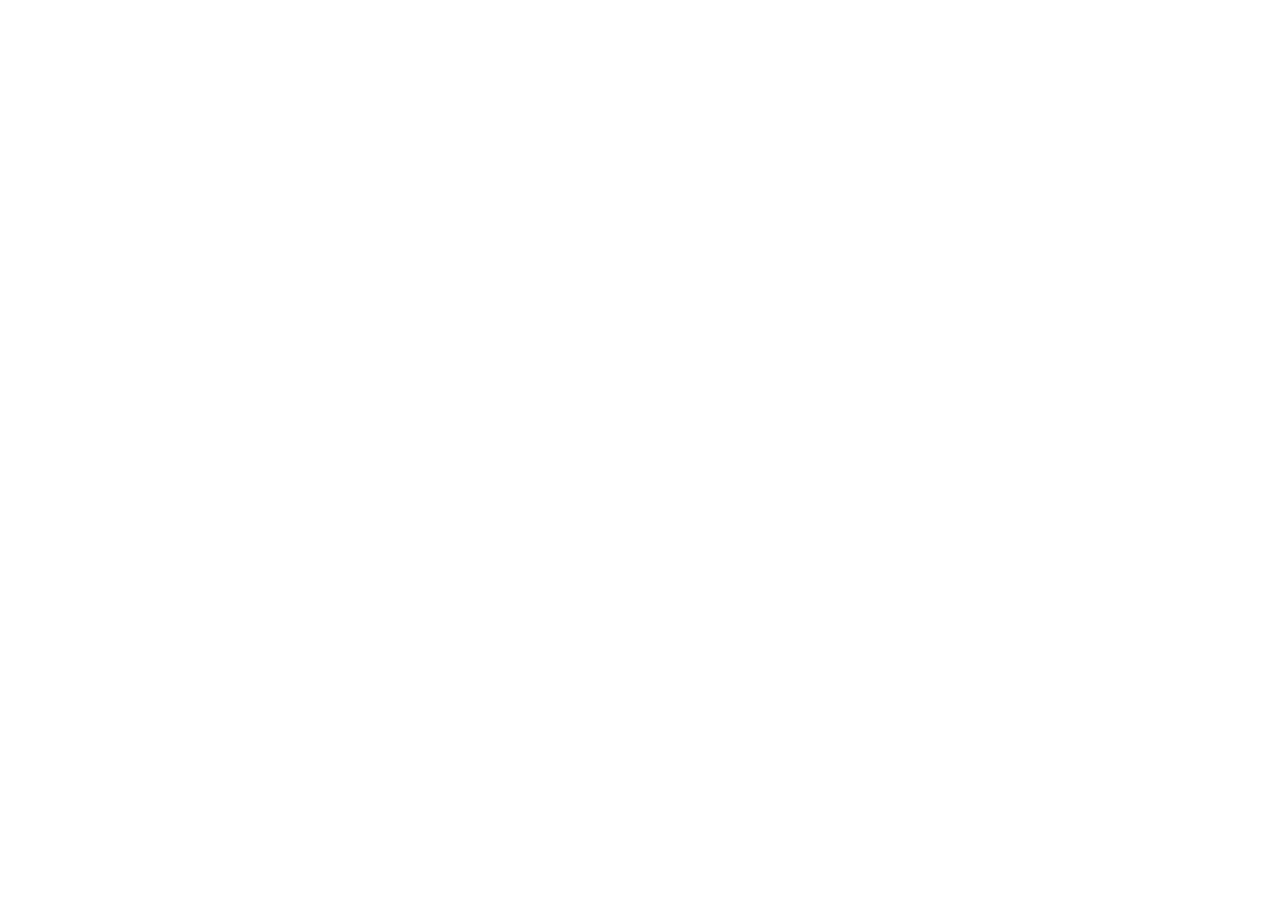
==== index.html @ c6ef0a2d "Add files via upload" ====
<!DOCTYPE html>
<html lang="ua">
<head>
    <meta charset="UTF-8">
    <meta name="viewport" content="width=device-width, initial-scale=1.0">
    <title>Document</title>
</head>
<body>
    
</body>
</html>
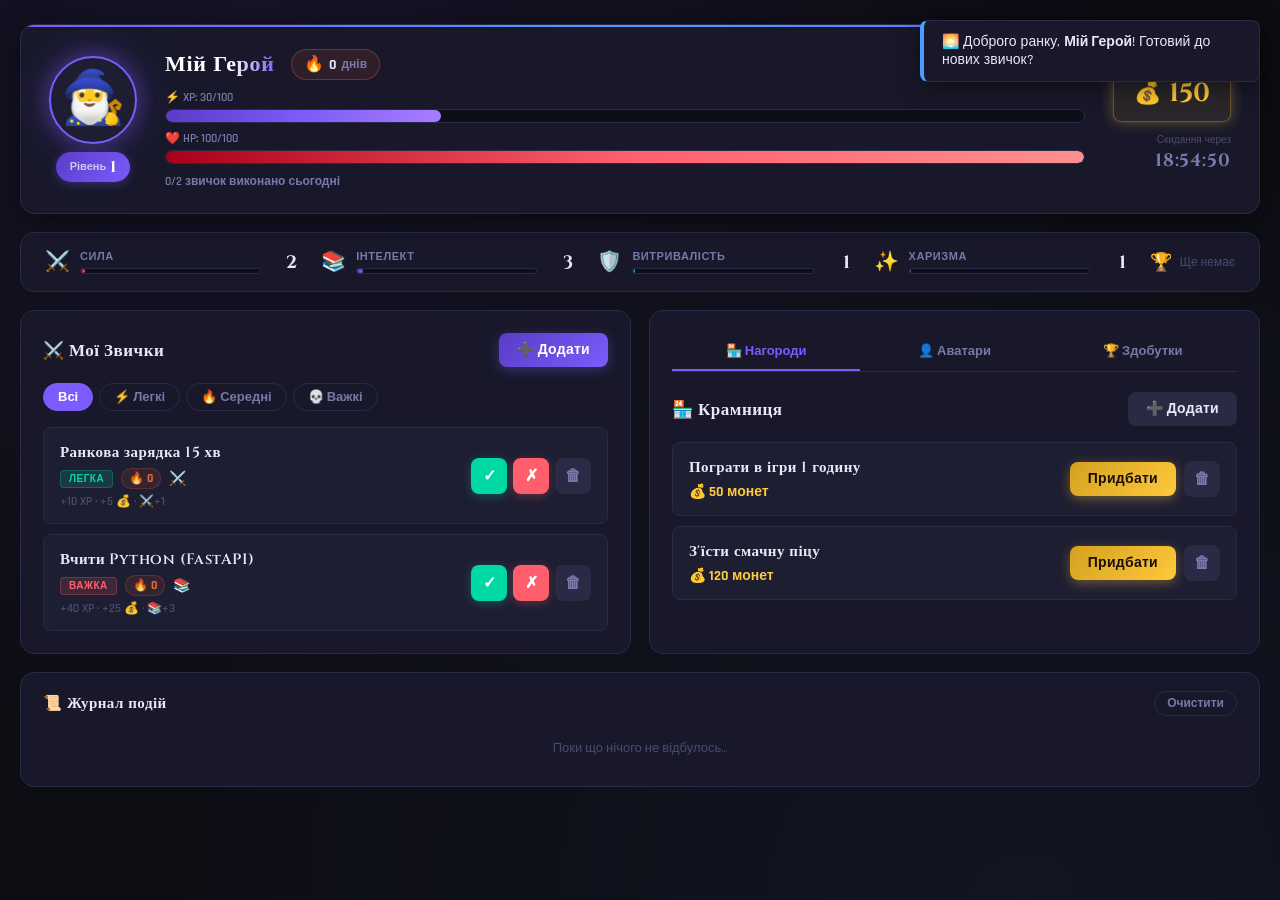
==== commit c77cd592: "Add files via upload" ====
--- a/index.html
+++ b/index.html
@@ -3,9 +3,259 @@
 <head>
     <meta charset="UTF-8">
     <meta name="viewport" content="width=device-width, initial-scale=1.0">
-    <title>Document</title>
+    <title>HabitRPG — Трекер Звичок</title>
+    <link rel="preconnect" href="https://fonts.googleapis.com">
+    <link href="https://fonts.googleapis.com/css2?family=Cinzel:wght@400;600;700;900&family=Rajdhani:wght@400;500;600;700&display=swap" rel="stylesheet">
+    <link rel="stylesheet" href="style.css">
 </head>
 <body>
-    
+
+    <div id="toast-container"></div>
+
+    <div class="app-container">
+
+        <!-- ══════════ HEADER ══════════ -->
+        <header class="profile-header">
+
+            <div class="avatar-section" id="open-avatar-shop" title="Натисни щоб змінити аватар">
+                <div class="avatar-frame">
+                    <div class="avatar-display" id="hero-avatar">🧙‍♂️</div>
+                    <div class="avatar-edit-badge">✏️</div>
+                </div>
+                <div class="level-badge">
+                    <span class="level-label">Рівень</span>
+                    <span id="hero-level" class="level-num">1</span>
+                </div>
+            </div>
+
+            <div class="hero-info">
+                <div class="hero-top-row">
+                    <h2 class="hero-name" id="hero-name">Мій Герой</h2>
+                    <div class="streak-badge" id="streak-badge">
+                        <span class="streak-fire">🔥</span>
+                        <span id="streak-count">0</span>
+                        <span class="streak-label">днів</span>
+                    </div>
+                </div>
+
+                <div class="bars-row">
+                    <div class="stat-bar-container">
+                        <span class="stat-label">⚡ XP: <span id="xp-text">30/100</span></span>
+                        <div class="bar-outer">
+                            <div id="xp-bar-inner" class="bar-inner xp-color" style="width:30%"></div>
+                        </div>
+                    </div>
+                    <div class="stat-bar-container">
+                        <span class="stat-label">❤️ HP: <span id="hp-text">100/100</span></span>
+                        <div class="bar-outer">
+                            <div id="hp-bar-inner" class="bar-inner hp-color" style="width:100%"></div>
+                        </div>
+                    </div>
+                </div>
+
+                <div class="hero-progress-info" id="habits-progress-text">0/0 звичок виконано сьогодні</div>
+            </div>
+
+            <div class="header-right">
+                <div class="gold-container">
+                    <span class="gold-icon">💰</span>
+                    <span id="gold-count" class="gold-value">150</span>
+                </div>
+                <div class="timer-box">
+                    <span class="timer-label">Скидання через</span>
+                    <span id="reset-timer" class="timer-value">--:--:--</span>
+                </div>
+            </div>
+        </header>
+
+        <!-- ══════════ CHAR STATS ══════════ -->
+        <div class="char-stats-panel">
+            <div class="char-stat">
+                <span class="char-stat-icon">⚔️</span>
+                <div class="char-stat-body">
+                    <span class="char-stat-name">Сила</span>
+                    <div class="mini-bar-outer">
+                        <div class="mini-bar-inner str-color" id="str-bar" style="width:10%"></div>
+                    </div>
+                </div>
+                <span class="char-stat-val" id="str-val">2</span>
+            </div>
+            <div class="char-stat">
+                <span class="char-stat-icon">📚</span>
+                <div class="char-stat-body">
+                    <span class="char-stat-name">Інтелект</span>
+                    <div class="mini-bar-outer">
+                        <div class="mini-bar-inner wis-color" id="wis-bar" style="width:15%"></div>
+                    </div>
+                </div>
+                <span class="char-stat-val" id="wis-val">3</span>
+            </div>
+            <div class="char-stat">
+                <span class="char-stat-icon">🛡️</span>
+                <div class="char-stat-body">
+                    <span class="char-stat-name">Витривалість</span>
+                    <div class="mini-bar-outer">
+                        <div class="mini-bar-inner end-color" id="end-bar" style="width:5%"></div>
+                    </div>
+                </div>
+                <span class="char-stat-val" id="end-val">1</span>
+            </div>
+            <div class="char-stat">
+                <span class="char-stat-icon">✨</span>
+                <div class="char-stat-body">
+                    <span class="char-stat-name">Харизма</span>
+                    <div class="mini-bar-outer">
+                        <div class="mini-bar-inner cha-color" id="cha-bar" style="width:5%"></div>
+                    </div>
+                </div>
+                <span class="char-stat-val" id="cha-val">1</span>
+            </div>
+            <div class="ach-mini-section">
+                <span class="ach-mini-label">🏆</span>
+                <div id="achievements-row" class="ach-icons-row"></div>
+            </div>
+        </div>
+
+        <!-- ══════════ MAIN ══════════ -->
+        <main class="main-content">
+
+            <!-- LEFT: Habits -->
+            <section class="column-section habits-section">
+                <div class="section-header">
+                    <h3 class="section-title">⚔️ Мої Звички</h3>
+                    <button id="add-habit-btn" class="btn btn-primary">➕ Додати</button>
+                </div>
+                <div class="filter-row">
+                    <button class="filter-btn active" data-filter="all">Всі</button>
+                    <button class="filter-btn" data-filter="easy">⚡ Легкі</button>
+                    <button class="filter-btn" data-filter="medium">🔥 Середні</button>
+                    <button class="filter-btn" data-filter="hard">💀 Важкі</button>
+                </div>
+                <div id="habits-list" class="cards-list"></div>
+            </section>
+
+            <!-- RIGHT: Tabs -->
+            <section class="column-section shop-section">
+                <div class="tabs-row">
+                    <button class="tab-btn active" data-tab="rewards">🏪 Нагороди</button>
+                    <button class="tab-btn" data-tab="avatars">👤 Аватари</button>
+                    <button class="tab-btn" data-tab="achievements">🏆 Здобутки</button>
+                </div>
+
+                <!-- Tab: Rewards -->
+                <div id="tab-rewards" class="tab-content">
+                    <div class="section-header">
+                        <h3 class="section-title">🏪 Крамниця</h3>
+                        <button id="add-reward-btn" class="btn btn-secondary">➕ Додати</button>
+                    </div>
+                    <div id="rewards-list" class="cards-list"></div>
+                </div>
+
+                <!-- Tab: Avatar Shop -->
+                <div id="tab-avatars" class="tab-content hidden">
+                    <div class="section-header">
+                        <h3 class="section-title">👤 Магазин Аватарів</h3>
+                        <div class="gold-mini">💰 <span id="avatar-gold">0</span></div>
+                    </div>
+                    <div id="avatar-grid" class="avatar-shop-grid"></div>
+                </div>
+
+                <!-- Tab: Achievements -->
+                <div id="tab-achievements" class="tab-content hidden">
+                    <div class="section-header">
+                        <h3 class="section-title">🏆 Досягнення</h3>
+                        <span class="ach-count" id="ach-count-label">0/11</span>
+                    </div>
+                    <div id="achievements-list" class="achievements-grid"></div>
+                </div>
+            </section>
+
+        </main>
+
+        <!-- ══════════ LOG ══════════ -->
+        <div class="activity-log-panel">
+            <div class="log-header">
+                <h4 class="log-title">📜 Журнал подій</h4>
+                <button id="clear-log-btn" class="btn-clear-log">Очистити</button>
+            </div>
+            <div id="activity-log" class="activity-log">
+                <div class="log-empty">Поки що нічого не відбулось...</div>
+            </div>
+        </div>
+
+    </div><!-- .app-container -->
+
+    <!-- ══════════ MODALS ══════════ -->
+
+    <!-- Add Habit -->
+    <div id="habit-modal" class="modal-overlay hidden">
+        <div class="modal-window">
+            <div class="modal-header">
+                <h4 class="modal-title">⚔️ Нова Звичка</h4>
+                <button class="modal-close" id="habit-modal-close">✕</button>
+            </div>
+            <div class="form-group">
+                <label for="habit-title">Назва звички</label>
+                <input type="text" id="habit-title" placeholder="Наприклад: Пити воду">
+            </div>
+            <div class="form-group">
+                <label for="habit-difficulty">Складність</label>
+                <select id="habit-difficulty">
+                    <option value="easy">⚡ Легка — +10 XP, +5 💰</option>
+                    <option value="medium">🔥 Середня — +20 XP, +12 💰</option>
+                    <option value="hard">💀 Важка — +40 XP, +25 💰</option>
+                </select>
+            </div>
+            <div class="form-group">
+                <label for="habit-stat">Характеристика зростає</label>
+                <select id="habit-stat">
+                    <option value="str">⚔️ Сила (фізичні звички)</option>
+                    <option value="wis">📚 Інтелект (навчання)</option>
+                    <option value="end">🛡️ Витривалість (здоров'я)</option>
+                    <option value="cha">✨ Харизма (соціальне)</option>
+                </select>
+            </div>
+            <div class="modal-buttons">
+                <button id="habit-modal-cancel" class="btn btn-secondary">Скасувати</button>
+                <button id="habit-modal-save" class="btn btn-primary">Зберегти ⚔️</button>
+            </div>
+        </div>
+    </div>
+
+    <!-- Add Reward -->
+    <div id="reward-modal" class="modal-overlay hidden">
+        <div class="modal-window">
+            <div class="modal-header">
+                <h4 class="modal-title">🏪 Нова Нагорода</h4>
+                <button class="modal-close" id="reward-modal-close">✕</button>
+            </div>
+            <div class="form-group">
+                <label for="reward-title">Назва нагороди</label>
+                <input type="text" id="reward-title" placeholder="Наприклад: Переглянути серіал">
+            </div>
+            <div class="form-group">
+                <label for="reward-cost">Вартість (монети 💰)</label>
+                <input type="number" id="reward-cost" placeholder="50" min="1">
+            </div>
+            <div class="modal-buttons">
+                <button id="reward-modal-cancel" class="btn btn-secondary">Скасувати</button>
+                <button id="reward-modal-save" class="btn btn-primary">Зберегти 🏪</button>
+            </div>
+        </div>
+    </div>
+
+    <!-- Level Up -->
+    <div id="levelup-modal" class="modal-overlay hidden">
+        <div class="modal-window levelup-window">
+            <div class="levelup-stars">✨ ⭐ ✨</div>
+            <div class="levelup-text">РІВЕНЬ ВИЩЕ!</div>
+            <div class="levelup-num" id="levelup-num">2</div>
+            <p class="levelup-desc">Ти став сильнішим! Продовжуй у тому ж дусі, герою!</p>
+            <div class="levelup-bonuses" id="levelup-bonuses"></div>
+            <button id="levelup-close" class="btn btn-primary">Продовжити ⚔️</button>
+        </div>
+    </div>
+
+    <script src="script.js"></script>
 </body>
 </html>
--- a/style.css
+++ b/style.css
@@ -0,0 +1,782 @@
+/* ═══════════════════════════════════════
+   HABIT RPG — Enhanced Style
+   Dark Fantasy + Glow Aesthetic
+═══════════════════════════════════════ */
+
+:root {
+    --bg:          #0d0d14;
+    --bg2:         #12121e;
+    --panel:       #18182a;
+    --card:        #1e1e32;
+    --card-hover:  #242440;
+    --border:      #2a2a48;
+    --border-glow: #4a4a8a;
+
+    --text:        #e8e8f8;
+    --text-muted:  #7878aa;
+    --text-dim:    #4a4a70;
+
+    --purple:      #7c5cfc;
+    --purple-dark: #5a3cc8;
+    --purple-glow: rgba(124,92,252,0.35);
+    --blue:        #4a9eff;
+    --blue-glow:   rgba(74,158,255,0.3);
+    --green:       #00d9a3;
+    --green-glow:  rgba(0,217,163,0.3);
+    --red:         #ff5f6d;
+    --red-glow:    rgba(255,95,109,0.3);
+    --gold:        #ffc93c;
+    --gold-dark:   #d4a020;
+    --gold-glow:   rgba(255,201,60,0.35);
+    --teal:        #00cfb4;
+
+    /* Rarity colors */
+    --common:      #9a9ab0;
+    --uncommon:    #00d9a3;
+    --rare:        #4a9eff;
+    --epic:        #c07cff;
+    --legendary:   #ffc93c;
+
+    --radius:      14px;
+    --radius-sm:   8px;
+    --shadow:      0 4px 24px rgba(0,0,0,0.5);
+}
+
+* { box-sizing: border-box; margin: 0; padding: 0; }
+
+body {
+    background-color: var(--bg);
+    background-image:
+        radial-gradient(ellipse at 20% 0%, rgba(124,92,252,0.08) 0%, transparent 60%),
+        radial-gradient(ellipse at 80% 100%, rgba(74,158,255,0.06) 0%, transparent 60%);
+    color: var(--text);
+    font-family: 'Rajdhani', 'Segoe UI', sans-serif;
+    font-size: 15px;
+    min-height: 100vh;
+    padding: 24px 20px 40px;
+    display: flex;
+    justify-content: center;
+}
+
+h1,h2,h3,h4,h5 {
+    font-family: 'Cinzel', Georgia, serif;
+    font-weight: 700;
+    letter-spacing: 0.03em;
+}
+
+.app-container {
+    width: 100%;
+    max-width: 1260px;
+    display: flex;
+    flex-direction: column;
+    gap: 18px;
+}
+
+/* ═══ TOAST ═══ */
+#toast-container {
+    position: fixed;
+    top: 20px;
+    right: 20px;
+    z-index: 9999;
+    display: flex;
+    flex-direction: column;
+    gap: 10px;
+    pointer-events: none;
+}
+.toast {
+    background: var(--panel);
+    border: 1px solid var(--border);
+    border-left: 4px solid var(--purple);
+    color: var(--text);
+    padding: 12px 18px;
+    border-radius: var(--radius-sm);
+    font-size: 14px;
+    font-family: 'Rajdhani', sans-serif;
+    font-weight: 500;
+    max-width: 340px;
+    opacity: 0;
+    transform: translateX(30px);
+    transition: opacity 0.3s, transform 0.3s;
+    box-shadow: var(--shadow);
+    pointer-events: auto;
+}
+.toast.toast-visible { opacity: 1; transform: translateX(0); }
+.toast-success { border-left-color: var(--green); }
+.toast-danger  { border-left-color: var(--red); }
+.toast-warning { border-left-color: var(--gold); }
+.toast-achievement { border-left-color: var(--legendary); background: #1e1a00; }
+.toast-info    { border-left-color: var(--blue); }
+
+/* ═══ PROFILE HEADER ═══ */
+.profile-header {
+    background: var(--panel);
+    border: 1px solid var(--border);
+    border-radius: var(--radius);
+    padding: 24px 28px;
+    display: flex;
+    align-items: center;
+    gap: 28px;
+    box-shadow: var(--shadow), inset 0 1px 0 rgba(255,255,255,0.04);
+    position: relative;
+    overflow: hidden;
+}
+.profile-header::before {
+    content: '';
+    position: absolute;
+    top: 0; left: 0; right: 0;
+    height: 2px;
+    background: linear-gradient(90deg, var(--purple), var(--blue), var(--purple));
+}
+
+/* Avatar */
+.avatar-section {
+    cursor: pointer;
+    display: flex;
+    flex-direction: column;
+    align-items: center;
+    gap: 8px;
+    flex-shrink: 0;
+}
+.avatar-frame {
+    position: relative;
+    width: 88px;
+    height: 88px;
+    border-radius: 50%;
+    background: var(--card);
+    border: 2px solid var(--purple);
+    display: flex;
+    align-items: center;
+    justify-content: center;
+    box-shadow: 0 0 20px var(--purple-glow), 0 0 40px var(--purple-glow);
+    transition: box-shadow 0.3s, border-color 0.3s;
+}
+.avatar-section:hover .avatar-frame {
+    border-color: var(--blue);
+    box-shadow: 0 0 24px var(--blue-glow), 0 0 50px var(--blue-glow);
+}
+.avatar-display {
+    font-size: 52px;
+    line-height: 1;
+    user-select: none;
+}
+.avatar-edit-badge {
+    position: absolute;
+    bottom: 0; right: 0;
+    background: var(--purple);
+    border-radius: 50%;
+    width: 26px; height: 26px;
+    display: flex; align-items: center; justify-content: center;
+    font-size: 12px;
+    border: 2px solid var(--panel);
+    opacity: 0;
+    transition: opacity 0.2s;
+}
+.avatar-section:hover .avatar-edit-badge { opacity: 1; }
+.level-badge {
+    background: linear-gradient(135deg, var(--purple-dark), var(--purple));
+    padding: 4px 14px;
+    border-radius: 20px;
+    display: flex;
+    align-items: center;
+    gap: 4px;
+    box-shadow: 0 2px 10px var(--purple-glow);
+}
+.level-label { font-size: 11px; color: rgba(255,255,255,0.7); font-weight: 600; }
+.level-num   { font-size: 16px; font-weight: 700; color: #fff; font-family: 'Cinzel', serif; }
+
+/* Hero Info */
+.hero-info { flex: 1; display: flex; flex-direction: column; gap: 10px; }
+.hero-top-row { display: flex; align-items: center; gap: 16px; }
+.hero-name {
+    font-size: 22px;
+    color: var(--text);
+    font-family: 'Cinzel', serif;
+    background: linear-gradient(90deg, #fff 60%, var(--purple));
+    -webkit-background-clip: text;
+    -webkit-text-fill-color: transparent;
+    background-clip: text;
+}
+
+/* Streak */
+.streak-badge {
+    display: flex;
+    align-items: center;
+    gap: 5px;
+    background: rgba(255, 100, 50, 0.1);
+    border: 1px solid rgba(255, 100, 50, 0.3);
+    padding: 4px 12px;
+    border-radius: 20px;
+    font-size: 14px;
+    font-weight: 700;
+}
+.streak-fire { font-size: 16px; }
+.streak-label { color: var(--text-muted); font-size: 12px; }
+.streak-badge.streak-epic {
+    border-color: var(--gold);
+    background: rgba(255,201,60,0.15);
+    animation: streakPulse 2s ease infinite;
+}
+@keyframes streakPulse {
+    0%, 100% { box-shadow: 0 0 8px rgba(255,201,60,0.2); }
+    50%       { box-shadow: 0 0 18px rgba(255,201,60,0.5); }
+}
+
+/* Bars */
+.bars-row { display: flex; flex-direction: column; gap: 8px; }
+.stat-bar-container { display: flex; flex-direction: column; gap: 4px; }
+.stat-label { font-size: 12px; color: var(--text-muted); font-weight: 600; }
+.bar-outer {
+    background: rgba(0,0,0,0.4);
+    height: 14px;
+    border-radius: 7px;
+    overflow: hidden;
+    border: 1px solid var(--border);
+}
+.bar-inner {
+    height: 100%;
+    border-radius: 7px;
+    transition: width 0.6s cubic-bezier(0.4,0,0.2,1);
+    position: relative;
+    overflow: hidden;
+}
+.bar-inner::after {
+    content: '';
+    position: absolute;
+    top: 0; left: -100%;
+    width: 60%;
+    height: 100%;
+    background: linear-gradient(90deg, transparent, rgba(255,255,255,0.25), transparent);
+    animation: shimmer 2.5s ease infinite;
+}
+@keyframes shimmer {
+    0%   { left: -100%; }
+    100% { left: 200%; }
+}
+.xp-color  { background: linear-gradient(90deg, var(--purple-dark), var(--purple), #a77cff); }
+.hp-color  { background: linear-gradient(90deg, #a80018, var(--red), #ff9090); }
+.hp-color.hp-warning  { background: linear-gradient(90deg, #a86000, var(--gold)); }
+.hp-color.hp-critical {
+    background: linear-gradient(90deg, #400000, var(--red));
+    animation: hpBlink 1s ease infinite;
+}
+@keyframes hpBlink {
+    0%, 100% { opacity: 1; }
+    50% { opacity: 0.5; }
+}
+
+.hero-progress-info {
+    font-size: 12px;
+    color: var(--text-muted);
+    font-weight: 600;
+}
+
+/* Header Right */
+.header-right { display: flex; flex-direction: column; gap: 12px; align-items: flex-end; }
+.gold-container {
+    display: flex;
+    align-items: center;
+    gap: 8px;
+    background: rgba(255,201,60,0.08);
+    border: 1px solid rgba(255,201,60,0.3);
+    padding: 10px 20px;
+    border-radius: var(--radius-sm);
+    box-shadow: 0 0 14px var(--gold-glow);
+}
+.gold-icon  { font-size: 22px; }
+.gold-value { font-size: 26px; font-weight: 700; color: var(--gold); font-family: 'Cinzel', serif; }
+.timer-box { text-align: right; }
+.timer-label { font-size: 10px; color: var(--text-dim); display: block; margin-bottom: 2px; }
+.timer-value { font-size: 18px; font-weight: 700; color: var(--text-muted); font-family: 'Cinzel', serif; letter-spacing: 0.05em; }
+
+/* ═══ CHAR STATS PANEL ═══ */
+.char-stats-panel {
+    background: var(--panel);
+    border: 1px solid var(--border);
+    border-radius: var(--radius);
+    padding: 16px 24px;
+    display: flex;
+    align-items: center;
+    gap: 24px;
+    flex-wrap: wrap;
+}
+.char-stat { display: flex; align-items: center; gap: 10px; flex: 1; min-width: 160px; }
+.char-stat-icon { font-size: 20px; }
+.char-stat-body { flex: 1; display: flex; flex-direction: column; gap: 4px; }
+.char-stat-name { font-size: 11px; color: var(--text-muted); font-weight: 600; text-transform: uppercase; letter-spacing: 0.05em; }
+.mini-bar-outer {
+    height: 6px;
+    background: rgba(0,0,0,0.4);
+    border-radius: 3px;
+    overflow: hidden;
+    border: 1px solid var(--border);
+}
+.mini-bar-inner {
+    height: 100%;
+    border-radius: 3px;
+    transition: width 0.6s cubic-bezier(0.4,0,0.2,1);
+}
+.str-color { background: linear-gradient(90deg, #a00020, var(--red)); }
+.wis-color { background: linear-gradient(90deg, var(--purple-dark), var(--purple)); }
+.end-color { background: linear-gradient(90deg, #006060, var(--teal)); }
+.cha-color { background: linear-gradient(90deg, #8000a0, var(--epic)); }
+.char-stat-val { font-size: 18px; font-weight: 700; color: var(--text); font-family: 'Cinzel', serif; min-width: 26px; text-align: right; }
+
+/* Achievements mini */
+.ach-mini-section { display: flex; align-items: center; gap: 8px; margin-left: auto; }
+.ach-mini-label { font-size: 18px; }
+.ach-icons-row { display: flex; gap: 6px; }
+.ach-icon-mini {
+    font-size: 20px;
+    background: rgba(255,255,255,0.05);
+    border: 1px solid var(--border);
+    border-radius: 6px;
+    padding: 4px;
+    cursor: default;
+    transition: transform 0.2s;
+}
+.ach-icon-mini:hover { transform: scale(1.3); }
+.ach-empty { font-size: 12px; color: var(--text-dim); }
+
+/* ═══ MAIN LAYOUT ═══ */
+.main-content { display: flex; flex-wrap: wrap; gap: 18px; }
+.column-section {
+    flex: 1;
+    min-width: 340px;
+    background: var(--panel);
+    border: 1px solid var(--border);
+    border-radius: var(--radius);
+    padding: 22px;
+    display: flex;
+    flex-direction: column;
+    gap: 16px;
+}
+.section-header { display: flex; justify-content: space-between; align-items: center; }
+.section-title { font-size: 17px; color: var(--text); font-family: 'Cinzel', serif; }
+
+/* Filters */
+.filter-row { display: flex; gap: 6px; flex-wrap: wrap; }
+.filter-btn {
+    padding: 5px 14px;
+    border-radius: 20px;
+    border: 1px solid var(--border);
+    background: transparent;
+    color: var(--text-muted);
+    font-size: 13px;
+    font-weight: 600;
+    cursor: pointer;
+    font-family: 'Rajdhani', sans-serif;
+    transition: all 0.2s;
+}
+.filter-btn:hover { border-color: var(--border-glow); color: var(--text); }
+.filter-btn.active { background: var(--purple); border-color: var(--purple); color: #fff; }
+
+/* Tabs */
+.tabs-row { display: flex; border-bottom: 1px solid var(--border); margin-bottom: 4px; }
+.tab-btn {
+    flex: 1;
+    padding: 10px 6px;
+    border: none;
+    background: transparent;
+    color: var(--text-muted);
+    font-size: 13px;
+    font-weight: 700;
+    cursor: pointer;
+    font-family: 'Rajdhani', sans-serif;
+    border-bottom: 2px solid transparent;
+    transition: all 0.2s;
+    white-space: nowrap;
+}
+.tab-btn:hover { color: var(--text); }
+.tab-btn.active { color: var(--purple); border-bottom-color: var(--purple); }
+.tab-content { display: flex; flex-direction: column; gap: 16px; }
+.tab-content.hidden { display: none; }
+
+/* ═══ CARDS ═══ */
+.cards-list { display: flex; flex-direction: column; gap: 10px; }
+.card {
+    background: var(--card);
+    border: 1px solid var(--border);
+    border-radius: var(--radius-sm);
+    padding: 14px 16px;
+    display: flex;
+    justify-content: space-between;
+    align-items: center;
+    gap: 12px;
+    transition: transform 0.2s, border-color 0.2s, box-shadow 0.2s;
+}
+.card:hover { transform: translateY(-2px); border-color: var(--border-glow); box-shadow: 0 6px 20px rgba(0,0,0,0.4); }
+.card-info { flex: 1; display: flex; flex-direction: column; gap: 5px; }
+.card-title { font-size: 15px; font-weight: 600; color: var(--text); }
+.card-meta { display: flex; align-items: center; gap: 8px; flex-wrap: wrap; }
+.habit-rewards { font-size: 12px; color: var(--text-dim); font-weight: 600; }
+
+/* Habit streak & stat mini */
+.habit-streak-mini {
+    font-size: 12px;
+    color: rgba(255, 120, 50, 0.9);
+    font-weight: 700;
+    background: rgba(255,100,50,0.1);
+    padding: 2px 7px;
+    border-radius: 10px;
+    border: 1px solid rgba(255,100,50,0.2);
+}
+.habit-stat-mini { font-size: 14px; }
+
+/* Habit done state */
+.habit-card.habit-done { opacity: 0.55; }
+.habit-card.habit-done .card-title { text-decoration: line-through; }
+.habit-card.habit-done .btn-success { background: #2a5a40 !important; cursor: default; }
+
+/* Badges */
+.badge {
+    font-size: 10px;
+    padding: 2px 8px;
+    border-radius: 4px;
+    font-weight: 700;
+    text-transform: uppercase;
+    letter-spacing: 0.05em;
+}
+.badge-easy   { background: rgba(0,217,163,0.15); color: var(--green); border: 1px solid rgba(0,217,163,0.25); }
+.badge-medium { background: rgba(255,201,60,0.15); color: var(--gold); border: 1px solid rgba(255,201,60,0.25); }
+.badge-hard   { background: rgba(255,95,109,0.15); color: var(--red); border: 1px solid rgba(255,95,109,0.25); }
+
+/* Card Actions */
+.card-actions { display: flex; gap: 6px; align-items: center; }
+.action-btn {
+    border: none;
+    width: 36px; height: 36px;
+    border-radius: var(--radius-sm);
+    font-size: 16px;
+    font-weight: 700;
+    cursor: pointer;
+    color: white;
+    transition: opacity 0.2s, transform 0.15s;
+    display: flex; align-items: center; justify-content: center;
+}
+.action-btn:hover { opacity: 0.85; transform: scale(1.08); }
+.btn-success { background: var(--green); box-shadow: 0 2px 10px var(--green-glow); }
+.btn-danger  { background: var(--red);   box-shadow: 0 2px 10px var(--red-glow); }
+.btn-delete  { background: #2a2a44; color: var(--text-muted); box-shadow: none; }
+.btn-delete:hover { background: var(--red); color: white; }
+
+/* Reward specific */
+.reward-actions { display: flex; gap: 8px; align-items: center; }
+.reward-cost {
+    font-size: 14px;
+    color: var(--gold);
+    font-weight: 700;
+}
+
+/* ═══ BUTTONS ═══ */
+.btn {
+    padding: 8px 18px;
+    border-radius: var(--radius-sm);
+    border: none;
+    font-weight: 700;
+    cursor: pointer;
+    font-family: 'Rajdhani', sans-serif;
+    font-size: 14px;
+    letter-spacing: 0.02em;
+    transition: all 0.2s;
+}
+.btn-primary {
+    background: linear-gradient(135deg, var(--purple-dark), var(--purple));
+    color: white;
+    box-shadow: 0 3px 12px var(--purple-glow);
+}
+.btn-primary:hover { background: linear-gradient(135deg, var(--purple), #9a7cff); transform: translateY(-1px); }
+.btn-secondary { background: #2a2a44; color: var(--text); }
+.btn-secondary:hover { background: #333355; }
+.btn-buy {
+    background: linear-gradient(135deg, var(--gold-dark), var(--gold));
+    color: #1a1000;
+    font-weight: 700;
+    box-shadow: 0 3px 12px var(--gold-glow);
+}
+.btn-buy:hover { transform: translateY(-1px); filter: brightness(1.1); }
+.btn-buy.btn-buy-disabled {
+    opacity: 0.4;
+    cursor: not-allowed;
+    transform: none;
+    filter: none;
+}
+
+/* ═══ AVATAR SHOP ═══ */
+.gold-mini { font-size: 16px; font-weight: 700; color: var(--gold); }
+.avatar-shop-grid {
+    display: grid;
+    grid-template-columns: repeat(auto-fill, minmax(130px, 1fr));
+    gap: 12px;
+}
+.avatar-card {
+    background: var(--card);
+    border-radius: var(--radius-sm);
+    padding: 16px 12px;
+    display: flex;
+    flex-direction: column;
+    align-items: center;
+    gap: 8px;
+    border: 1px solid var(--border);
+    transition: all 0.25s;
+    text-align: center;
+}
+.avatar-card:hover { transform: translateY(-3px); border-color: var(--border-glow); }
+.avatar-card.avatar-equipped {
+    border-color: var(--gold);
+    box-shadow: 0 0 16px var(--gold-glow);
+    background: rgba(255,201,60,0.06);
+}
+.avatar-card-emoji { font-size: 42px; line-height: 1; }
+.avatar-card-name  { font-size: 13px; font-weight: 700; color: var(--text); }
+.rarity-label-common    { font-size: 11px; color: var(--common); }
+.rarity-label-uncommon  { font-size: 11px; color: var(--uncommon); }
+.rarity-label-rare      { font-size: 11px; color: var(--rare); }
+.rarity-label-epic      { font-size: 11px; color: var(--epic); }
+.rarity-label-legendary { font-size: 11px; color: var(--legendary); font-weight: 700; }
+
+.rarity-uncommon  { border-color: rgba(0,217,163,0.2); }
+.rarity-rare      { border-color: rgba(74,158,255,0.2); }
+.rarity-epic      { border-color: rgba(192,124,255,0.2); }
+.rarity-legendary {
+    border-color: rgba(255,201,60,0.3);
+    box-shadow: inset 0 0 20px rgba(255,201,60,0.04);
+}
+
+.btn-equip {
+    padding: 6px 14px;
+    border-radius: var(--radius-sm);
+    border: 1px solid var(--purple);
+    background: transparent;
+    color: var(--purple);
+    font-size: 13px;
+    font-weight: 700;
+    cursor: pointer;
+    font-family: 'Rajdhani', sans-serif;
+    transition: all 0.2s;
+}
+.btn-equip:hover { background: var(--purple); color: white; }
+.btn-equipped {
+    padding: 6px 14px;
+    border-radius: var(--radius-sm);
+    border: 1px solid var(--gold);
+    background: rgba(255,201,60,0.1);
+    color: var(--gold);
+    font-size: 13px;
+    font-weight: 700;
+    cursor: default;
+    font-family: 'Rajdhani', sans-serif;
+}
+.btn-buy-avatar {
+    padding: 6px 12px;
+    border-radius: var(--radius-sm);
+    border: none;
+    background: linear-gradient(135deg, var(--gold-dark), var(--gold));
+    color: #1a1000;
+    font-size: 13px;
+    font-weight: 700;
+    cursor: pointer;
+    font-family: 'Rajdhani', sans-serif;
+    transition: all 0.2s;
+    box-shadow: 0 2px 8px var(--gold-glow);
+}
+.btn-buy-avatar:hover { filter: brightness(1.1); transform: translateY(-1px); }
+.btn-buy-avatar.btn-buy-disabled { opacity: 0.4; cursor: not-allowed; filter: none; transform: none; }
+
+/* ═══ ACHIEVEMENTS ═══ */
+.ach-count { font-size: 14px; color: var(--text-muted); font-weight: 600; }
+.achievements-grid { display: flex; flex-direction: column; gap: 10px; }
+.ach-card {
+    display: flex;
+    align-items: center;
+    gap: 14px;
+    padding: 12px 14px;
+    border-radius: var(--radius-sm);
+    border: 1px solid var(--border);
+    background: var(--card);
+    transition: all 0.2s;
+}
+.ach-card.ach-unlocked {
+    border-color: rgba(255,201,60,0.3);
+    background: rgba(255,201,60,0.05);
+}
+.ach-card.ach-locked { opacity: 0.4; }
+.ach-icon-big { font-size: 28px; flex-shrink: 0; }
+.ach-info { flex: 1; }
+.ach-name { font-size: 14px; font-weight: 700; color: var(--text); }
+.ach-desc { font-size: 12px; color: var(--text-muted); margin-top: 2px; }
+
+/* ═══ ACTIVITY LOG ═══ */
+.activity-log-panel {
+    background: var(--panel);
+    border: 1px solid var(--border);
+    border-radius: var(--radius);
+    padding: 18px 22px;
+}
+.log-header { display: flex; justify-content: space-between; align-items: center; margin-bottom: 12px; }
+.log-title { font-size: 15px; font-family: 'Cinzel', serif; }
+.btn-clear-log {
+    background: none;
+    border: 1px solid var(--border);
+    color: var(--text-muted);
+    font-size: 12px;
+    padding: 4px 12px;
+    border-radius: 20px;
+    cursor: pointer;
+    font-family: 'Rajdhani', sans-serif;
+    font-weight: 600;
+    transition: all 0.2s;
+}
+.btn-clear-log:hover { border-color: var(--red); color: var(--red); }
+.activity-log {
+    display: flex;
+    flex-direction: column;
+    gap: 6px;
+    max-height: 160px;
+    overflow-y: auto;
+    scrollbar-width: thin;
+    scrollbar-color: var(--border) transparent;
+}
+.activity-log::-webkit-scrollbar { width: 4px; }
+.activity-log::-webkit-scrollbar-thumb { background: var(--border); border-radius: 2px; }
+.log-entry {
+    display: flex;
+    gap: 12px;
+    align-items: flex-start;
+    font-size: 13px;
+    animation: logFadeIn 0.3s ease;
+}
+@keyframes logFadeIn {
+    from { opacity: 0; transform: translateY(-6px); }
+    to   { opacity: 1; transform: translateY(0); }
+}
+.log-time { color: var(--text-dim); font-size: 11px; flex-shrink: 0; padding-top: 2px; }
+.log-msg  { color: var(--text-muted); line-height: 1.4; }
+.log-empty { font-size: 13px; color: var(--text-dim); text-align: center; padding: 12px 0; }
+
+/* Empty states */
+.empty-state {
+    text-align: center;
+    color: var(--text-dim);
+    font-size: 14px;
+    padding: 30px 0;
+    border: 2px dashed var(--border);
+    border-radius: var(--radius-sm);
+}
+
+/* ═══ MODALS ═══ */
+.modal-overlay {
+    position: fixed;
+    inset: 0;
+    background: rgba(0,0,0,0.75);
+    backdrop-filter: blur(4px);
+    display: flex;
+    justify-content: center;
+    align-items: center;
+    z-index: 500;
+    padding: 20px;
+}
+.modal-window {
+    background: var(--panel);
+    border: 1px solid var(--border-glow);
+    border-radius: var(--radius);
+    padding: 28px;
+    width: 100%;
+    max-width: 420px;
+    box-shadow: 0 8px 40px rgba(0,0,0,0.7), 0 0 0 1px rgba(124,92,252,0.1);
+    animation: modalIn 0.25s cubic-bezier(0.4,0,0.2,1);
+}
+@keyframes modalIn {
+    from { opacity: 0; transform: scale(0.94) translateY(10px); }
+    to   { opacity: 1; transform: scale(1) translateY(0); }
+}
+.modal-header { display: flex; justify-content: space-between; align-items: center; margin-bottom: 20px; }
+.modal-title { font-size: 18px; font-family: 'Cinzel', serif; }
+.modal-close {
+    background: none;
+    border: 1px solid var(--border);
+    color: var(--text-muted);
+    width: 30px; height: 30px;
+    border-radius: 50%;
+    cursor: pointer;
+    font-size: 14px;
+    display: flex; align-items: center; justify-content: center;
+    transition: all 0.2s;
+}
+.modal-close:hover { border-color: var(--red); color: var(--red); }
+.form-group { display: flex; flex-direction: column; gap: 6px; margin-bottom: 16px; }
+.form-group label { font-size: 13px; color: var(--text-muted); font-weight: 600; }
+.form-group input,
+.form-group select {
+    padding: 11px 14px;
+    border-radius: var(--radius-sm);
+    border: 1px solid var(--border);
+    background: var(--card);
+    color: var(--text);
+    font-size: 14px;
+    font-family: 'Rajdhani', sans-serif;
+    font-weight: 500;
+    transition: border-color 0.2s;
+    outline: none;
+}
+.form-group input:focus,
+.form-group select:focus { border-color: var(--purple); }
+.form-group select option { background: var(--card); }
+.modal-buttons { display: flex; justify-content: flex-end; gap: 10px; margin-top: 22px; }
+
+/* Level Up Modal */
+.levelup-window {
+    text-align: center;
+    border-color: var(--gold);
+    box-shadow: 0 0 40px var(--gold-glow), 0 8px 40px rgba(0,0,0,0.7);
+}
+.levelup-stars {
+    font-size: 28px;
+    animation: starSpin 1.5s ease infinite;
+    margin-bottom: 12px;
+}
+@keyframes starSpin {
+    0%,100% { transform: scale(1); }
+    50% { transform: scale(1.15); }
+}
+.levelup-text {
+    font-family: 'Cinzel', serif;
+    font-size: 24px;
+    font-weight: 900;
+    color: var(--gold);
+    letter-spacing: 0.1em;
+    text-shadow: 0 0 20px var(--gold-glow);
+}
+.levelup-num {
+    font-family: 'Cinzel', serif;
+    font-size: 72px;
+    font-weight: 900;
+    color: var(--gold);
+    line-height: 1;
+    text-shadow: 0 0 30px var(--gold-glow);
+    margin: 8px 0;
+}
+.levelup-desc { font-size: 14px; color: var(--text-muted); margin-bottom: 12px; }
+.levelup-bonuses {
+    display: flex;
+    justify-content: center;
+    gap: 14px;
+    flex-wrap: wrap;
+    margin-bottom: 20px;
+    font-size: 14px;
+    font-weight: 700;
+    color: var(--green);
+}
+
+/* HIDDEN util */
+.hidden { display: none !important; }
+
+/* ═══ RESPONSIVE ═══ */
+@media (max-width: 700px) {
+    body { padding: 12px; }
+    .profile-header { flex-wrap: wrap; gap: 16px; }
+    .hero-info { order: 2; width: 100%; }
+    .header-right { flex-direction: row; align-items: center; justify-content: space-between; order: 3; width: 100%; }
+    .avatar-shop-grid { grid-template-columns: repeat(auto-fill, minmax(110px, 1fr)); }
+    .char-stats-panel { gap: 14px; }
+    .ach-mini-section { margin-left: 0; width: 100%; }
+}
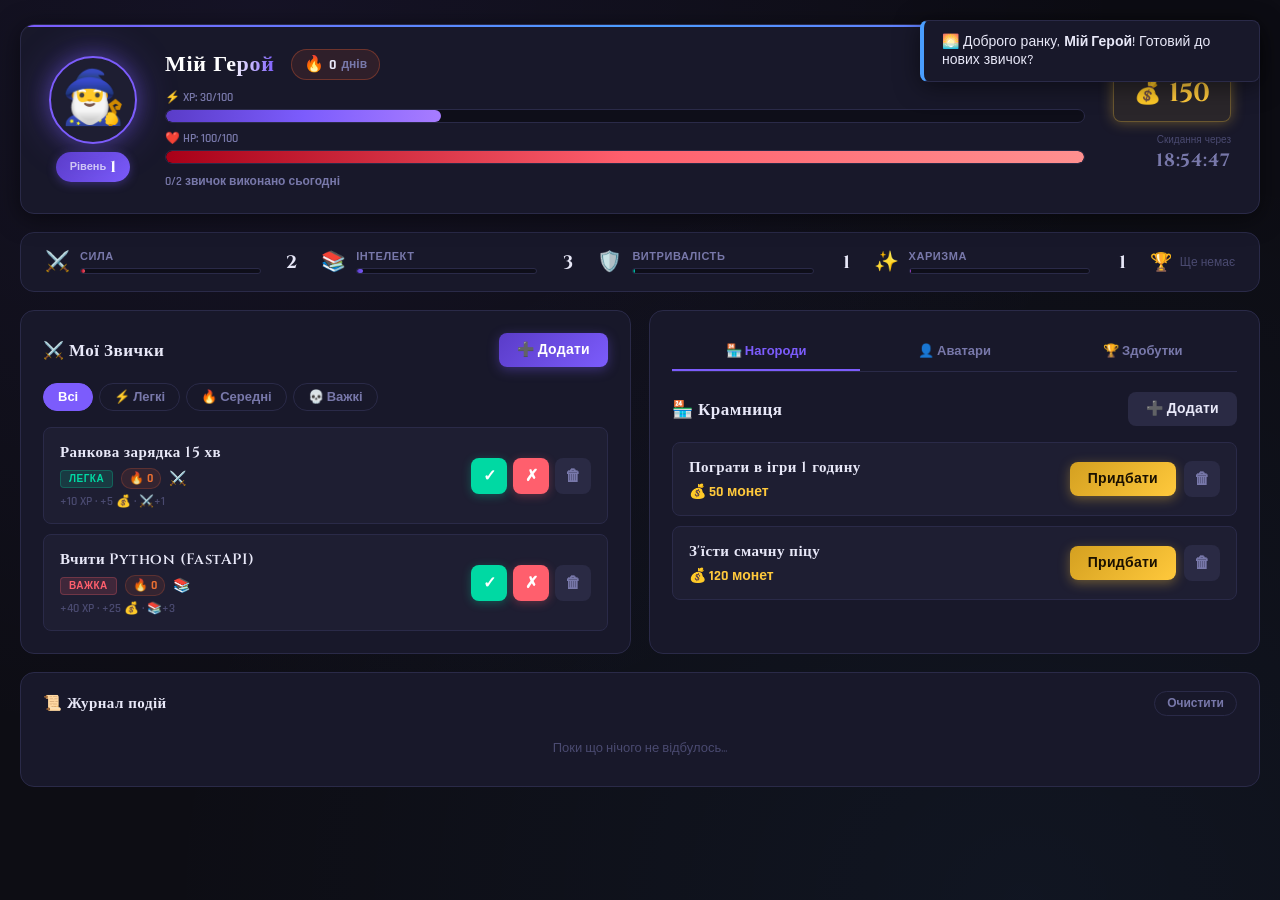
==== commit 68333ecb: "feat: додано структуру папок та перші файли" ====
--- a/index.html
+++ b/index.html
@@ -1,261 +1,261 @@
-<!DOCTYPE html>
-<html lang="ua">
-<head>
-    <meta charset="UTF-8">
-    <meta name="viewport" content="width=device-width, initial-scale=1.0">
-    <title>HabitRPG — Трекер Звичок</title>
-    <link rel="preconnect" href="https://fonts.googleapis.com">
-    <link href="https://fonts.googleapis.com/css2?family=Cinzel:wght@400;600;700;900&family=Rajdhani:wght@400;500;600;700&display=swap" rel="stylesheet">
-    <link rel="stylesheet" href="style.css">
-</head>
-<body>
-
-    <div id="toast-container"></div>
-
-    <div class="app-container">
-
-        <!-- ══════════ HEADER ══════════ -->
-        <header class="profile-header">
-
-            <div class="avatar-section" id="open-avatar-shop" title="Натисни щоб змінити аватар">
-                <div class="avatar-frame">
-                    <div class="avatar-display" id="hero-avatar">🧙‍♂️</div>
-                    <div class="avatar-edit-badge">✏️</div>
-                </div>
-                <div class="level-badge">
-                    <span class="level-label">Рівень</span>
-                    <span id="hero-level" class="level-num">1</span>
-                </div>
-            </div>
-
-            <div class="hero-info">
-                <div class="hero-top-row">
-                    <h2 class="hero-name" id="hero-name">Мій Герой</h2>
-                    <div class="streak-badge" id="streak-badge">
-                        <span class="streak-fire">🔥</span>
-                        <span id="streak-count">0</span>
-                        <span class="streak-label">днів</span>
-                    </div>
-                </div>
-
-                <div class="bars-row">
-                    <div class="stat-bar-container">
-                        <span class="stat-label">⚡ XP: <span id="xp-text">30/100</span></span>
-                        <div class="bar-outer">
-                            <div id="xp-bar-inner" class="bar-inner xp-color" style="width:30%"></div>
-                        </div>
-                    </div>
-                    <div class="stat-bar-container">
-                        <span class="stat-label">❤️ HP: <span id="hp-text">100/100</span></span>
-                        <div class="bar-outer">
-                            <div id="hp-bar-inner" class="bar-inner hp-color" style="width:100%"></div>
-                        </div>
-                    </div>
-                </div>
-
-                <div class="hero-progress-info" id="habits-progress-text">0/0 звичок виконано сьогодні</div>
-            </div>
-
-            <div class="header-right">
-                <div class="gold-container">
-                    <span class="gold-icon">💰</span>
-                    <span id="gold-count" class="gold-value">150</span>
-                </div>
-                <div class="timer-box">
-                    <span class="timer-label">Скидання через</span>
-                    <span id="reset-timer" class="timer-value">--:--:--</span>
-                </div>
-            </div>
-        </header>
-
-        <!-- ══════════ CHAR STATS ══════════ -->
-        <div class="char-stats-panel">
-            <div class="char-stat">
-                <span class="char-stat-icon">⚔️</span>
-                <div class="char-stat-body">
-                    <span class="char-stat-name">Сила</span>
-                    <div class="mini-bar-outer">
-                        <div class="mini-bar-inner str-color" id="str-bar" style="width:10%"></div>
-                    </div>
-                </div>
-                <span class="char-stat-val" id="str-val">2</span>
-            </div>
-            <div class="char-stat">
-                <span class="char-stat-icon">📚</span>
-                <div class="char-stat-body">
-                    <span class="char-stat-name">Інтелект</span>
-                    <div class="mini-bar-outer">
-                        <div class="mini-bar-inner wis-color" id="wis-bar" style="width:15%"></div>
-                    </div>
-                </div>
-                <span class="char-stat-val" id="wis-val">3</span>
-            </div>
-            <div class="char-stat">
-                <span class="char-stat-icon">🛡️</span>
-                <div class="char-stat-body">
-                    <span class="char-stat-name">Витривалість</span>
-                    <div class="mini-bar-outer">
-                        <div class="mini-bar-inner end-color" id="end-bar" style="width:5%"></div>
-                    </div>
-                </div>
-                <span class="char-stat-val" id="end-val">1</span>
-            </div>
-            <div class="char-stat">
-                <span class="char-stat-icon">✨</span>
-                <div class="char-stat-body">
-                    <span class="char-stat-name">Харизма</span>
-                    <div class="mini-bar-outer">
-                        <div class="mini-bar-inner cha-color" id="cha-bar" style="width:5%"></div>
-                    </div>
-                </div>
-                <span class="char-stat-val" id="cha-val">1</span>
-            </div>
-            <div class="ach-mini-section">
-                <span class="ach-mini-label">🏆</span>
-                <div id="achievements-row" class="ach-icons-row"></div>
-            </div>
-        </div>
-
-        <!-- ══════════ MAIN ══════════ -->
-        <main class="main-content">
-
-            <!-- LEFT: Habits -->
-            <section class="column-section habits-section">
-                <div class="section-header">
-                    <h3 class="section-title">⚔️ Мої Звички</h3>
-                    <button id="add-habit-btn" class="btn btn-primary">➕ Додати</button>
-                </div>
-                <div class="filter-row">
-                    <button class="filter-btn active" data-filter="all">Всі</button>
-                    <button class="filter-btn" data-filter="easy">⚡ Легкі</button>
-                    <button class="filter-btn" data-filter="medium">🔥 Середні</button>
-                    <button class="filter-btn" data-filter="hard">💀 Важкі</button>
-                </div>
-                <div id="habits-list" class="cards-list"></div>
-            </section>
-
-            <!-- RIGHT: Tabs -->
-            <section class="column-section shop-section">
-                <div class="tabs-row">
-                    <button class="tab-btn active" data-tab="rewards">🏪 Нагороди</button>
-                    <button class="tab-btn" data-tab="avatars">👤 Аватари</button>
-                    <button class="tab-btn" data-tab="achievements">🏆 Здобутки</button>
-                </div>
-
-                <!-- Tab: Rewards -->
-                <div id="tab-rewards" class="tab-content">
-                    <div class="section-header">
-                        <h3 class="section-title">🏪 Крамниця</h3>
-                        <button id="add-reward-btn" class="btn btn-secondary">➕ Додати</button>
-                    </div>
-                    <div id="rewards-list" class="cards-list"></div>
-                </div>
-
-                <!-- Tab: Avatar Shop -->
-                <div id="tab-avatars" class="tab-content hidden">
-                    <div class="section-header">
-                        <h3 class="section-title">👤 Магазин Аватарів</h3>
-                        <div class="gold-mini">💰 <span id="avatar-gold">0</span></div>
-                    </div>
-                    <div id="avatar-grid" class="avatar-shop-grid"></div>
-                </div>
-
-                <!-- Tab: Achievements -->
-                <div id="tab-achievements" class="tab-content hidden">
-                    <div class="section-header">
-                        <h3 class="section-title">🏆 Досягнення</h3>
-                        <span class="ach-count" id="ach-count-label">0/11</span>
-                    </div>
-                    <div id="achievements-list" class="achievements-grid"></div>
-                </div>
-            </section>
-
-        </main>
-
-        <!-- ══════════ LOG ══════════ -->
-        <div class="activity-log-panel">
-            <div class="log-header">
-                <h4 class="log-title">📜 Журнал подій</h4>
-                <button id="clear-log-btn" class="btn-clear-log">Очистити</button>
-            </div>
-            <div id="activity-log" class="activity-log">
-                <div class="log-empty">Поки що нічого не відбулось...</div>
-            </div>
-        </div>
-
-    </div><!-- .app-container -->
-
-    <!-- ══════════ MODALS ══════════ -->
-
-    <!-- Add Habit -->
-    <div id="habit-modal" class="modal-overlay hidden">
-        <div class="modal-window">
-            <div class="modal-header">
-                <h4 class="modal-title">⚔️ Нова Звичка</h4>
-                <button class="modal-close" id="habit-modal-close">✕</button>
-            </div>
-            <div class="form-group">
-                <label for="habit-title">Назва звички</label>
-                <input type="text" id="habit-title" placeholder="Наприклад: Пити воду">
-            </div>
-            <div class="form-group">
-                <label for="habit-difficulty">Складність</label>
-                <select id="habit-difficulty">
-                    <option value="easy">⚡ Легка — +10 XP, +5 💰</option>
-                    <option value="medium">🔥 Середня — +20 XP, +12 💰</option>
-                    <option value="hard">💀 Важка — +40 XP, +25 💰</option>
-                </select>
-            </div>
-            <div class="form-group">
-                <label for="habit-stat">Характеристика зростає</label>
-                <select id="habit-stat">
-                    <option value="str">⚔️ Сила (фізичні звички)</option>
-                    <option value="wis">📚 Інтелект (навчання)</option>
-                    <option value="end">🛡️ Витривалість (здоров'я)</option>
-                    <option value="cha">✨ Харизма (соціальне)</option>
-                </select>
-            </div>
-            <div class="modal-buttons">
-                <button id="habit-modal-cancel" class="btn btn-secondary">Скасувати</button>
-                <button id="habit-modal-save" class="btn btn-primary">Зберегти ⚔️</button>
-            </div>
-        </div>
-    </div>
-
-    <!-- Add Reward -->
-    <div id="reward-modal" class="modal-overlay hidden">
-        <div class="modal-window">
-            <div class="modal-header">
-                <h4 class="modal-title">🏪 Нова Нагорода</h4>
-                <button class="modal-close" id="reward-modal-close">✕</button>
-            </div>
-            <div class="form-group">
-                <label for="reward-title">Назва нагороди</label>
-                <input type="text" id="reward-title" placeholder="Наприклад: Переглянути серіал">
-            </div>
-            <div class="form-group">
-                <label for="reward-cost">Вартість (монети 💰)</label>
-                <input type="number" id="reward-cost" placeholder="50" min="1">
-            </div>
-            <div class="modal-buttons">
-                <button id="reward-modal-cancel" class="btn btn-secondary">Скасувати</button>
-                <button id="reward-modal-save" class="btn btn-primary">Зберегти 🏪</button>
-            </div>
-        </div>
-    </div>
-
-    <!-- Level Up -->
-    <div id="levelup-modal" class="modal-overlay hidden">
-        <div class="modal-window levelup-window">
-            <div class="levelup-stars">✨ ⭐ ✨</div>
-            <div class="levelup-text">РІВЕНЬ ВИЩЕ!</div>
-            <div class="levelup-num" id="levelup-num">2</div>
-            <p class="levelup-desc">Ти став сильнішим! Продовжуй у тому ж дусі, герою!</p>
-            <div class="levelup-bonuses" id="levelup-bonuses"></div>
-            <button id="levelup-close" class="btn btn-primary">Продовжити ⚔️</button>
-        </div>
-    </div>
-
-    <script src="script.js"></script>
-</body>
+<!DOCTYPE html>
+<html lang="ua">
+<head>
+    <meta charset="UTF-8">
+    <meta name="viewport" content="width=device-width, initial-scale=1.0">
+    <title>HabitRPG — Трекер Звичок</title>
+    <link rel="preconnect" href="https://fonts.googleapis.com">
+    <link href="https://fonts.googleapis.com/css2?family=Cinzel:wght@400;600;700;900&family=Rajdhani:wght@400;500;600;700&display=swap" rel="stylesheet">
+    <link rel="stylesheet" href="style.css">
+</head>
+<body>
+
+    <div id="toast-container"></div>
+
+    <div class="app-container">
+
+        <!-- ══════════ HEADER ══════════ -->
+        <header class="profile-header">
+
+            <div class="avatar-section" id="open-avatar-shop" title="Натисни щоб змінити аватар">
+                <div class="avatar-frame">
+                    <div class="avatar-display" id="hero-avatar">🧙‍♂️</div>
+                    <div class="avatar-edit-badge">✏️</div>
+                </div>
+                <div class="level-badge">
+                    <span class="level-label">Рівень</span>
+                    <span id="hero-level" class="level-num">1</span>
+                </div>
+            </div>
+
+            <div class="hero-info">
+                <div class="hero-top-row">
+                    <h2 class="hero-name" id="hero-name">Мій Герой</h2>
+                    <div class="streak-badge" id="streak-badge">
+                        <span class="streak-fire">🔥</span>
+                        <span id="streak-count">0</span>
+                        <span class="streak-label">днів</span>
+                    </div>
+                </div>
+
+                <div class="bars-row">
+                    <div class="stat-bar-container">
+                        <span class="stat-label">⚡ XP: <span id="xp-text">30/100</span></span>
+                        <div class="bar-outer">
+                            <div id="xp-bar-inner" class="bar-inner xp-color" style="width:30%"></div>
+                        </div>
+                    </div>
+                    <div class="stat-bar-container">
+                        <span class="stat-label">❤️ HP: <span id="hp-text">100/100</span></span>
+                        <div class="bar-outer">
+                            <div id="hp-bar-inner" class="bar-inner hp-color" style="width:100%"></div>
+                        </div>
+                    </div>
+                </div>
+
+                <div class="hero-progress-info" id="habits-progress-text">0/0 звичок виконано сьогодні</div>
+            </div>
+
+            <div class="header-right">
+                <div class="gold-container">
+                    <span class="gold-icon">💰</span>
+                    <span id="gold-count" class="gold-value">150</span>
+                </div>
+                <div class="timer-box">
+                    <span class="timer-label">Скидання через</span>
+                    <span id="reset-timer" class="timer-value">--:--:--</span>
+                </div>
+            </div>
+        </header>
+
+        <!-- ══════════ CHAR STATS ══════════ -->
+        <div class="char-stats-panel">
+            <div class="char-stat">
+                <span class="char-stat-icon">⚔️</span>
+                <div class="char-stat-body">
+                    <span class="char-stat-name">Сила</span>
+                    <div class="mini-bar-outer">
+                        <div class="mini-bar-inner str-color" id="str-bar" style="width:10%"></div>
+                    </div>
+                </div>
+                <span class="char-stat-val" id="str-val">2</span>
+            </div>
+            <div class="char-stat">
+                <span class="char-stat-icon">📚</span>
+                <div class="char-stat-body">
+                    <span class="char-stat-name">Інтелект</span>
+                    <div class="mini-bar-outer">
+                        <div class="mini-bar-inner wis-color" id="wis-bar" style="width:15%"></div>
+                    </div>
+                </div>
+                <span class="char-stat-val" id="wis-val">3</span>
+            </div>
+            <div class="char-stat">
+                <span class="char-stat-icon">🛡️</span>
+                <div class="char-stat-body">
+                    <span class="char-stat-name">Витривалість</span>
+                    <div class="mini-bar-outer">
+                        <div class="mini-bar-inner end-color" id="end-bar" style="width:5%"></div>
+                    </div>
+                </div>
+                <span class="char-stat-val" id="end-val">1</span>
+            </div>
+            <div class="char-stat">
+                <span class="char-stat-icon">✨</span>
+                <div class="char-stat-body">
+                    <span class="char-stat-name">Харизма</span>
+                    <div class="mini-bar-outer">
+                        <div class="mini-bar-inner cha-color" id="cha-bar" style="width:5%"></div>
+                    </div>
+                </div>
+                <span class="char-stat-val" id="cha-val">1</span>
+            </div>
+            <div class="ach-mini-section">
+                <span class="ach-mini-label">🏆</span>
+                <div id="achievements-row" class="ach-icons-row"></div>
+            </div>
+        </div>
+
+        <!-- ══════════ MAIN ══════════ -->
+        <main class="main-content">
+
+            <!-- LEFT: Habits -->
+            <section class="column-section habits-section">
+                <div class="section-header">
+                    <h3 class="section-title">⚔️ Мої Звички</h3>
+                    <button id="add-habit-btn" class="btn btn-primary">➕ Додати</button>
+                </div>
+                <div class="filter-row">
+                    <button class="filter-btn active" data-filter="all">Всі</button>
+                    <button class="filter-btn" data-filter="easy">⚡ Легкі</button>
+                    <button class="filter-btn" data-filter="medium">🔥 Середні</button>
+                    <button class="filter-btn" data-filter="hard">💀 Важкі</button>
+                </div>
+                <div id="habits-list" class="cards-list"></div>
+            </section>
+
+            <!-- RIGHT: Tabs -->
+            <section class="column-section shop-section">
+                <div class="tabs-row">
+                    <button class="tab-btn active" data-tab="rewards">🏪 Нагороди</button>
+                    <button class="tab-btn" data-tab="avatars">👤 Аватари</button>
+                    <button class="tab-btn" data-tab="achievements">🏆 Здобутки</button>
+                </div>
+
+                <!-- Tab: Rewards -->
+                <div id="tab-rewards" class="tab-content">
+                    <div class="section-header">
+                        <h3 class="section-title">🏪 Крамниця</h3>
+                        <button id="add-reward-btn" class="btn btn-secondary">➕ Додати</button>
+                    </div>
+                    <div id="rewards-list" class="cards-list"></div>
+                </div>
+
+                <!-- Tab: Avatar Shop -->
+                <div id="tab-avatars" class="tab-content hidden">
+                    <div class="section-header">
+                        <h3 class="section-title">👤 Магазин Аватарів</h3>
+                        <div class="gold-mini">💰 <span id="avatar-gold">0</span></div>
+                    </div>
+                    <div id="avatar-grid" class="avatar-shop-grid"></div>
+                </div>
+
+                <!-- Tab: Achievements -->
+                <div id="tab-achievements" class="tab-content hidden">
+                    <div class="section-header">
+                        <h3 class="section-title">🏆 Досягнення</h3>
+                        <span class="ach-count" id="ach-count-label">0/11</span>
+                    </div>
+                    <div id="achievements-list" class="achievements-grid"></div>
+                </div>
+            </section>
+
+        </main>
+
+        <!-- ══════════ LOG ══════════ -->
+        <div class="activity-log-panel">
+            <div class="log-header">
+                <h4 class="log-title">📜 Журнал подій</h4>
+                <button id="clear-log-btn" class="btn-clear-log">Очистити</button>
+            </div>
+            <div id="activity-log" class="activity-log">
+                <div class="log-empty">Поки що нічого не відбулось...</div>
+            </div>
+        </div>
+
+    </div><!-- .app-container -->
+
+    <!-- ══════════ MODALS ══════════ -->
+
+    <!-- Add Habit -->
+    <div id="habit-modal" class="modal-overlay hidden">
+        <div class="modal-window">
+            <div class="modal-header">
+                <h4 class="modal-title">⚔️ Нова Звичка</h4>
+                <button class="modal-close" id="habit-modal-close">✕</button>
+            </div>
+            <div class="form-group">
+                <label for="habit-title">Назва звички</label>
+                <input type="text" id="habit-title" placeholder="Наприклад: Пити воду">
+            </div>
+            <div class="form-group">
+                <label for="habit-difficulty">Складність</label>
+                <select id="habit-difficulty">
+                    <option value="easy">⚡ Легка — +10 XP, +5 💰</option>
+                    <option value="medium">🔥 Середня — +20 XP, +12 💰</option>
+                    <option value="hard">💀 Важка — +40 XP, +25 💰</option>
+                </select>
+            </div>
+            <div class="form-group">
+                <label for="habit-stat">Характеристика зростає</label>
+                <select id="habit-stat">
+                    <option value="str">⚔️ Сила (фізичні звички)</option>
+                    <option value="wis">📚 Мудрість (навчання)</option>
+                    <option value="end">🛡️ Витривалість (здоров'я)</option>
+                    <option value="cha">✨ Харизма (соціальне)</option>
+                </select>
+            </div>
+            <div class="modal-buttons">
+                <button id="habit-modal-cancel" class="btn btn-secondary">Скасувати</button>
+                <button id="habit-modal-save" class="btn btn-primary">Зберегти ⚔️</button>
+            </div>
+        </div>
+    </div>
+
+    <!-- Add Reward -->
+    <div id="reward-modal" class="modal-overlay hidden">
+        <div class="modal-window">
+            <div class="modal-header">
+                <h4 class="modal-title">🏪 Нова Нагорода</h4>
+                <button class="modal-close" id="reward-modal-close">✕</button>
+            </div>
+            <div class="form-group">
+                <label for="reward-title">Назва нагороди</label>
+                <input type="text" id="reward-title" placeholder="Наприклад: Переглянути серіал">
+            </div>
+            <div class="form-group">
+                <label for="reward-cost">Вартість (монети 💰)</label>
+                <input type="number" id="reward-cost" placeholder="50" min="1">
+            </div>
+            <div class="modal-buttons">
+                <button id="reward-modal-cancel" class="btn btn-secondary">Скасувати</button>
+                <button id="reward-modal-save" class="btn btn-primary">Зберегти 🏪</button>
+            </div>
+        </div>
+    </div>
+
+    <!-- Level Up -->
+    <div id="levelup-modal" class="modal-overlay hidden">
+        <div class="modal-window levelup-window">
+            <div class="levelup-stars">✨ ⭐ ✨</div>
+            <div class="levelup-text">РІВЕНЬ ВИЩЕ!</div>
+            <div class="levelup-num" id="levelup-num">2</div>
+            <p class="levelup-desc">Ти став сильнішим! Продовжуй у тому ж дусі, герою!</p>
+            <div class="levelup-bonuses" id="levelup-bonuses"></div>
+            <button id="levelup-close" class="btn btn-primary">Продовжити ⚔️</button>
+        </div>
+    </div>
+
+    <script src="script.js"></script>
+</body>
 </html>
--- a/style.css
+++ b/style.css
@@ -1,782 +1,782 @@
-/* ═══════════════════════════════════════
-   HABIT RPG — Enhanced Style
-   Dark Fantasy + Glow Aesthetic
-═══════════════════════════════════════ */
-
-:root {
-    --bg:          #0d0d14;
-    --bg2:         #12121e;
-    --panel:       #18182a;
-    --card:        #1e1e32;
-    --card-hover:  #242440;
-    --border:      #2a2a48;
-    --border-glow: #4a4a8a;
-
-    --text:        #e8e8f8;
-    --text-muted:  #7878aa;
-    --text-dim:    #4a4a70;
-
-    --purple:      #7c5cfc;
-    --purple-dark: #5a3cc8;
-    --purple-glow: rgba(124,92,252,0.35);
-    --blue:        #4a9eff;
-    --blue-glow:   rgba(74,158,255,0.3);
-    --green:       #00d9a3;
-    --green-glow:  rgba(0,217,163,0.3);
-    --red:         #ff5f6d;
-    --red-glow:    rgba(255,95,109,0.3);
-    --gold:        #ffc93c;
-    --gold-dark:   #d4a020;
-    --gold-glow:   rgba(255,201,60,0.35);
-    --teal:        #00cfb4;
-
-    /* Rarity colors */
-    --common:      #9a9ab0;
-    --uncommon:    #00d9a3;
-    --rare:        #4a9eff;
-    --epic:        #c07cff;
-    --legendary:   #ffc93c;
-
-    --radius:      14px;
-    --radius-sm:   8px;
-    --shadow:      0 4px 24px rgba(0,0,0,0.5);
-}
-
-* { box-sizing: border-box; margin: 0; padding: 0; }
-
-body {
-    background-color: var(--bg);
-    background-image:
-        radial-gradient(ellipse at 20% 0%, rgba(124,92,252,0.08) 0%, transparent 60%),
-        radial-gradient(ellipse at 80% 100%, rgba(74,158,255,0.06) 0%, transparent 60%);
-    color: var(--text);
-    font-family: 'Rajdhani', 'Segoe UI', sans-serif;
-    font-size: 15px;
-    min-height: 100vh;
-    padding: 24px 20px 40px;
-    display: flex;
-    justify-content: center;
-}
-
-h1,h2,h3,h4,h5 {
-    font-family: 'Cinzel', Georgia, serif;
-    font-weight: 700;
-    letter-spacing: 0.03em;
-}
-
-.app-container {
-    width: 100%;
-    max-width: 1260px;
-    display: flex;
-    flex-direction: column;
-    gap: 18px;
-}
-
-/* ═══ TOAST ═══ */
-#toast-container {
-    position: fixed;
-    top: 20px;
-    right: 20px;
-    z-index: 9999;
-    display: flex;
-    flex-direction: column;
-    gap: 10px;
-    pointer-events: none;
-}
-.toast {
-    background: var(--panel);
-    border: 1px solid var(--border);
-    border-left: 4px solid var(--purple);
-    color: var(--text);
-    padding: 12px 18px;
-    border-radius: var(--radius-sm);
-    font-size: 14px;
-    font-family: 'Rajdhani', sans-serif;
-    font-weight: 500;
-    max-width: 340px;
-    opacity: 0;
-    transform: translateX(30px);
-    transition: opacity 0.3s, transform 0.3s;
-    box-shadow: var(--shadow);
-    pointer-events: auto;
-}
-.toast.toast-visible { opacity: 1; transform: translateX(0); }
-.toast-success { border-left-color: var(--green); }
-.toast-danger  { border-left-color: var(--red); }
-.toast-warning { border-left-color: var(--gold); }
-.toast-achievement { border-left-color: var(--legendary); background: #1e1a00; }
-.toast-info    { border-left-color: var(--blue); }
-
-/* ═══ PROFILE HEADER ═══ */
-.profile-header {
-    background: var(--panel);
-    border: 1px solid var(--border);
-    border-radius: var(--radius);
-    padding: 24px 28px;
-    display: flex;
-    align-items: center;
-    gap: 28px;
-    box-shadow: var(--shadow), inset 0 1px 0 rgba(255,255,255,0.04);
-    position: relative;
-    overflow: hidden;
-}
-.profile-header::before {
-    content: '';
-    position: absolute;
-    top: 0; left: 0; right: 0;
-    height: 2px;
-    background: linear-gradient(90deg, var(--purple), var(--blue), var(--purple));
-}
-
-/* Avatar */
-.avatar-section {
-    cursor: pointer;
-    display: flex;
-    flex-direction: column;
-    align-items: center;
-    gap: 8px;
-    flex-shrink: 0;
-}
-.avatar-frame {
-    position: relative;
-    width: 88px;
-    height: 88px;
-    border-radius: 50%;
-    background: var(--card);
-    border: 2px solid var(--purple);
-    display: flex;
-    align-items: center;
-    justify-content: center;
-    box-shadow: 0 0 20px var(--purple-glow), 0 0 40px var(--purple-glow);
-    transition: box-shadow 0.3s, border-color 0.3s;
-}
-.avatar-section:hover .avatar-frame {
-    border-color: var(--blue);
-    box-shadow: 0 0 24px var(--blue-glow), 0 0 50px var(--blue-glow);
-}
-.avatar-display {
-    font-size: 52px;
-    line-height: 1;
-    user-select: none;
-}
-.avatar-edit-badge {
-    position: absolute;
-    bottom: 0; right: 0;
-    background: var(--purple);
-    border-radius: 50%;
-    width: 26px; height: 26px;
-    display: flex; align-items: center; justify-content: center;
-    font-size: 12px;
-    border: 2px solid var(--panel);
-    opacity: 0;
-    transition: opacity 0.2s;
-}
-.avatar-section:hover .avatar-edit-badge { opacity: 1; }
-.level-badge {
-    background: linear-gradient(135deg, var(--purple-dark), var(--purple));
-    padding: 4px 14px;
-    border-radius: 20px;
-    display: flex;
-    align-items: center;
-    gap: 4px;
-    box-shadow: 0 2px 10px var(--purple-glow);
-}
-.level-label { font-size: 11px; color: rgba(255,255,255,0.7); font-weight: 600; }
-.level-num   { font-size: 16px; font-weight: 700; color: #fff; font-family: 'Cinzel', serif; }
-
-/* Hero Info */
-.hero-info { flex: 1; display: flex; flex-direction: column; gap: 10px; }
-.hero-top-row { display: flex; align-items: center; gap: 16px; }
-.hero-name {
-    font-size: 22px;
-    color: var(--text);
-    font-family: 'Cinzel', serif;
-    background: linear-gradient(90deg, #fff 60%, var(--purple));
-    -webkit-background-clip: text;
-    -webkit-text-fill-color: transparent;
-    background-clip: text;
-}
-
-/* Streak */
-.streak-badge {
-    display: flex;
-    align-items: center;
-    gap: 5px;
-    background: rgba(255, 100, 50, 0.1);
-    border: 1px solid rgba(255, 100, 50, 0.3);
-    padding: 4px 12px;
-    border-radius: 20px;
-    font-size: 14px;
-    font-weight: 700;
-}
-.streak-fire { font-size: 16px; }
-.streak-label { color: var(--text-muted); font-size: 12px; }
-.streak-badge.streak-epic {
-    border-color: var(--gold);
-    background: rgba(255,201,60,0.15);
-    animation: streakPulse 2s ease infinite;
-}
-@keyframes streakPulse {
-    0%, 100% { box-shadow: 0 0 8px rgba(255,201,60,0.2); }
-    50%       { box-shadow: 0 0 18px rgba(255,201,60,0.5); }
-}
-
-/* Bars */
-.bars-row { display: flex; flex-direction: column; gap: 8px; }
-.stat-bar-container { display: flex; flex-direction: column; gap: 4px; }
-.stat-label { font-size: 12px; color: var(--text-muted); font-weight: 600; }
-.bar-outer {
-    background: rgba(0,0,0,0.4);
-    height: 14px;
-    border-radius: 7px;
-    overflow: hidden;
-    border: 1px solid var(--border);
-}
-.bar-inner {
-    height: 100%;
-    border-radius: 7px;
-    transition: width 0.6s cubic-bezier(0.4,0,0.2,1);
-    position: relative;
-    overflow: hidden;
-}
-.bar-inner::after {
-    content: '';
-    position: absolute;
-    top: 0; left: -100%;
-    width: 60%;
-    height: 100%;
-    background: linear-gradient(90deg, transparent, rgba(255,255,255,0.25), transparent);
-    animation: shimmer 2.5s ease infinite;
-}
-@keyframes shimmer {
-    0%   { left: -100%; }
-    100% { left: 200%; }
-}
-.xp-color  { background: linear-gradient(90deg, var(--purple-dark), var(--purple), #a77cff); }
-.hp-color  { background: linear-gradient(90deg, #a80018, var(--red), #ff9090); }
-.hp-color.hp-warning  { background: linear-gradient(90deg, #a86000, var(--gold)); }
-.hp-color.hp-critical {
-    background: linear-gradient(90deg, #400000, var(--red));
-    animation: hpBlink 1s ease infinite;
-}
-@keyframes hpBlink {
-    0%, 100% { opacity: 1; }
-    50% { opacity: 0.5; }
-}
-
-.hero-progress-info {
-    font-size: 12px;
-    color: var(--text-muted);
-    font-weight: 600;
-}
-
-/* Header Right */
-.header-right { display: flex; flex-direction: column; gap: 12px; align-items: flex-end; }
-.gold-container {
-    display: flex;
-    align-items: center;
-    gap: 8px;
-    background: rgba(255,201,60,0.08);
-    border: 1px solid rgba(255,201,60,0.3);
-    padding: 10px 20px;
-    border-radius: var(--radius-sm);
-    box-shadow: 0 0 14px var(--gold-glow);
-}
-.gold-icon  { font-size: 22px; }
-.gold-value { font-size: 26px; font-weight: 700; color: var(--gold); font-family: 'Cinzel', serif; }
-.timer-box { text-align: right; }
-.timer-label { font-size: 10px; color: var(--text-dim); display: block; margin-bottom: 2px; }
-.timer-value { font-size: 18px; font-weight: 700; color: var(--text-muted); font-family: 'Cinzel', serif; letter-spacing: 0.05em; }
-
-/* ═══ CHAR STATS PANEL ═══ */
-.char-stats-panel {
-    background: var(--panel);
-    border: 1px solid var(--border);
-    border-radius: var(--radius);
-    padding: 16px 24px;
-    display: flex;
-    align-items: center;
-    gap: 24px;
-    flex-wrap: wrap;
-}
-.char-stat { display: flex; align-items: center; gap: 10px; flex: 1; min-width: 160px; }
-.char-stat-icon { font-size: 20px; }
-.char-stat-body { flex: 1; display: flex; flex-direction: column; gap: 4px; }
-.char-stat-name { font-size: 11px; color: var(--text-muted); font-weight: 600; text-transform: uppercase; letter-spacing: 0.05em; }
-.mini-bar-outer {
-    height: 6px;
-    background: rgba(0,0,0,0.4);
-    border-radius: 3px;
-    overflow: hidden;
-    border: 1px solid var(--border);
-}
-.mini-bar-inner {
-    height: 100%;
-    border-radius: 3px;
-    transition: width 0.6s cubic-bezier(0.4,0,0.2,1);
-}
-.str-color { background: linear-gradient(90deg, #a00020, var(--red)); }
-.wis-color { background: linear-gradient(90deg, var(--purple-dark), var(--purple)); }
-.end-color { background: linear-gradient(90deg, #006060, var(--teal)); }
-.cha-color { background: linear-gradient(90deg, #8000a0, var(--epic)); }
-.char-stat-val { font-size: 18px; font-weight: 700; color: var(--text); font-family: 'Cinzel', serif; min-width: 26px; text-align: right; }
-
-/* Achievements mini */
-.ach-mini-section { display: flex; align-items: center; gap: 8px; margin-left: auto; }
-.ach-mini-label { font-size: 18px; }
-.ach-icons-row { display: flex; gap: 6px; }
-.ach-icon-mini {
-    font-size: 20px;
-    background: rgba(255,255,255,0.05);
-    border: 1px solid var(--border);
-    border-radius: 6px;
-    padding: 4px;
-    cursor: default;
-    transition: transform 0.2s;
-}
-.ach-icon-mini:hover { transform: scale(1.3); }
-.ach-empty { font-size: 12px; color: var(--text-dim); }
-
-/* ═══ MAIN LAYOUT ═══ */
-.main-content { display: flex; flex-wrap: wrap; gap: 18px; }
-.column-section {
-    flex: 1;
-    min-width: 340px;
-    background: var(--panel);
-    border: 1px solid var(--border);
-    border-radius: var(--radius);
-    padding: 22px;
-    display: flex;
-    flex-direction: column;
-    gap: 16px;
-}
-.section-header { display: flex; justify-content: space-between; align-items: center; }
-.section-title { font-size: 17px; color: var(--text); font-family: 'Cinzel', serif; }
-
-/* Filters */
-.filter-row { display: flex; gap: 6px; flex-wrap: wrap; }
-.filter-btn {
-    padding: 5px 14px;
-    border-radius: 20px;
-    border: 1px solid var(--border);
-    background: transparent;
-    color: var(--text-muted);
-    font-size: 13px;
-    font-weight: 600;
-    cursor: pointer;
-    font-family: 'Rajdhani', sans-serif;
-    transition: all 0.2s;
-}
-.filter-btn:hover { border-color: var(--border-glow); color: var(--text); }
-.filter-btn.active { background: var(--purple); border-color: var(--purple); color: #fff; }
-
-/* Tabs */
-.tabs-row { display: flex; border-bottom: 1px solid var(--border); margin-bottom: 4px; }
-.tab-btn {
-    flex: 1;
-    padding: 10px 6px;
-    border: none;
-    background: transparent;
-    color: var(--text-muted);
-    font-size: 13px;
-    font-weight: 700;
-    cursor: pointer;
-    font-family: 'Rajdhani', sans-serif;
-    border-bottom: 2px solid transparent;
-    transition: all 0.2s;
-    white-space: nowrap;
-}
-.tab-btn:hover { color: var(--text); }
-.tab-btn.active { color: var(--purple); border-bottom-color: var(--purple); }
-.tab-content { display: flex; flex-direction: column; gap: 16px; }
-.tab-content.hidden { display: none; }
-
-/* ═══ CARDS ═══ */
-.cards-list { display: flex; flex-direction: column; gap: 10px; }
-.card {
-    background: var(--card);
-    border: 1px solid var(--border);
-    border-radius: var(--radius-sm);
-    padding: 14px 16px;
-    display: flex;
-    justify-content: space-between;
-    align-items: center;
-    gap: 12px;
-    transition: transform 0.2s, border-color 0.2s, box-shadow 0.2s;
-}
-.card:hover { transform: translateY(-2px); border-color: var(--border-glow); box-shadow: 0 6px 20px rgba(0,0,0,0.4); }
-.card-info { flex: 1; display: flex; flex-direction: column; gap: 5px; }
-.card-title { font-size: 15px; font-weight: 600; color: var(--text); }
-.card-meta { display: flex; align-items: center; gap: 8px; flex-wrap: wrap; }
-.habit-rewards { font-size: 12px; color: var(--text-dim); font-weight: 600; }
-
-/* Habit streak & stat mini */
-.habit-streak-mini {
-    font-size: 12px;
-    color: rgba(255, 120, 50, 0.9);
-    font-weight: 700;
-    background: rgba(255,100,50,0.1);
-    padding: 2px 7px;
-    border-radius: 10px;
-    border: 1px solid rgba(255,100,50,0.2);
-}
-.habit-stat-mini { font-size: 14px; }
-
-/* Habit done state */
-.habit-card.habit-done { opacity: 0.55; }
-.habit-card.habit-done .card-title { text-decoration: line-through; }
-.habit-card.habit-done .btn-success { background: #2a5a40 !important; cursor: default; }
-
-/* Badges */
-.badge {
-    font-size: 10px;
-    padding: 2px 8px;
-    border-radius: 4px;
-    font-weight: 700;
-    text-transform: uppercase;
-    letter-spacing: 0.05em;
-}
-.badge-easy   { background: rgba(0,217,163,0.15); color: var(--green); border: 1px solid rgba(0,217,163,0.25); }
-.badge-medium { background: rgba(255,201,60,0.15); color: var(--gold); border: 1px solid rgba(255,201,60,0.25); }
-.badge-hard   { background: rgba(255,95,109,0.15); color: var(--red); border: 1px solid rgba(255,95,109,0.25); }
-
-/* Card Actions */
-.card-actions { display: flex; gap: 6px; align-items: center; }
-.action-btn {
-    border: none;
-    width: 36px; height: 36px;
-    border-radius: var(--radius-sm);
-    font-size: 16px;
-    font-weight: 700;
-    cursor: pointer;
-    color: white;
-    transition: opacity 0.2s, transform 0.15s;
-    display: flex; align-items: center; justify-content: center;
-}
-.action-btn:hover { opacity: 0.85; transform: scale(1.08); }
-.btn-success { background: var(--green); box-shadow: 0 2px 10px var(--green-glow); }
-.btn-danger  { background: var(--red);   box-shadow: 0 2px 10px var(--red-glow); }
-.btn-delete  { background: #2a2a44; color: var(--text-muted); box-shadow: none; }
-.btn-delete:hover { background: var(--red); color: white; }
-
-/* Reward specific */
-.reward-actions { display: flex; gap: 8px; align-items: center; }
-.reward-cost {
-    font-size: 14px;
-    color: var(--gold);
-    font-weight: 700;
-}
-
-/* ═══ BUTTONS ═══ */
-.btn {
-    padding: 8px 18px;
-    border-radius: var(--radius-sm);
-    border: none;
-    font-weight: 700;
-    cursor: pointer;
-    font-family: 'Rajdhani', sans-serif;
-    font-size: 14px;
-    letter-spacing: 0.02em;
-    transition: all 0.2s;
-}
-.btn-primary {
-    background: linear-gradient(135deg, var(--purple-dark), var(--purple));
-    color: white;
-    box-shadow: 0 3px 12px var(--purple-glow);
-}
-.btn-primary:hover { background: linear-gradient(135deg, var(--purple), #9a7cff); transform: translateY(-1px); }
-.btn-secondary { background: #2a2a44; color: var(--text); }
-.btn-secondary:hover { background: #333355; }
-.btn-buy {
-    background: linear-gradient(135deg, var(--gold-dark), var(--gold));
-    color: #1a1000;
-    font-weight: 700;
-    box-shadow: 0 3px 12px var(--gold-glow);
-}
-.btn-buy:hover { transform: translateY(-1px); filter: brightness(1.1); }
-.btn-buy.btn-buy-disabled {
-    opacity: 0.4;
-    cursor: not-allowed;
-    transform: none;
-    filter: none;
-}
-
-/* ═══ AVATAR SHOP ═══ */
-.gold-mini { font-size: 16px; font-weight: 700; color: var(--gold); }
-.avatar-shop-grid {
-    display: grid;
-    grid-template-columns: repeat(auto-fill, minmax(130px, 1fr));
-    gap: 12px;
-}
-.avatar-card {
-    background: var(--card);
-    border-radius: var(--radius-sm);
-    padding: 16px 12px;
-    display: flex;
-    flex-direction: column;
-    align-items: center;
-    gap: 8px;
-    border: 1px solid var(--border);
-    transition: all 0.25s;
-    text-align: center;
-}
-.avatar-card:hover { transform: translateY(-3px); border-color: var(--border-glow); }
-.avatar-card.avatar-equipped {
-    border-color: var(--gold);
-    box-shadow: 0 0 16px var(--gold-glow);
-    background: rgba(255,201,60,0.06);
-}
-.avatar-card-emoji { font-size: 42px; line-height: 1; }
-.avatar-card-name  { font-size: 13px; font-weight: 700; color: var(--text); }
-.rarity-label-common    { font-size: 11px; color: var(--common); }
-.rarity-label-uncommon  { font-size: 11px; color: var(--uncommon); }
-.rarity-label-rare      { font-size: 11px; color: var(--rare); }
-.rarity-label-epic      { font-size: 11px; color: var(--epic); }
-.rarity-label-legendary { font-size: 11px; color: var(--legendary); font-weight: 700; }
-
-.rarity-uncommon  { border-color: rgba(0,217,163,0.2); }
-.rarity-rare      { border-color: rgba(74,158,255,0.2); }
-.rarity-epic      { border-color: rgba(192,124,255,0.2); }
-.rarity-legendary {
-    border-color: rgba(255,201,60,0.3);
-    box-shadow: inset 0 0 20px rgba(255,201,60,0.04);
-}
-
-.btn-equip {
-    padding: 6px 14px;
-    border-radius: var(--radius-sm);
-    border: 1px solid var(--purple);
-    background: transparent;
-    color: var(--purple);
-    font-size: 13px;
-    font-weight: 700;
-    cursor: pointer;
-    font-family: 'Rajdhani', sans-serif;
-    transition: all 0.2s;
-}
-.btn-equip:hover { background: var(--purple); color: white; }
-.btn-equipped {
-    padding: 6px 14px;
-    border-radius: var(--radius-sm);
-    border: 1px solid var(--gold);
-    background: rgba(255,201,60,0.1);
-    color: var(--gold);
-    font-size: 13px;
-    font-weight: 700;
-    cursor: default;
-    font-family: 'Rajdhani', sans-serif;
-}
-.btn-buy-avatar {
-    padding: 6px 12px;
-    border-radius: var(--radius-sm);
-    border: none;
-    background: linear-gradient(135deg, var(--gold-dark), var(--gold));
-    color: #1a1000;
-    font-size: 13px;
-    font-weight: 700;
-    cursor: pointer;
-    font-family: 'Rajdhani', sans-serif;
-    transition: all 0.2s;
-    box-shadow: 0 2px 8px var(--gold-glow);
-}
-.btn-buy-avatar:hover { filter: brightness(1.1); transform: translateY(-1px); }
-.btn-buy-avatar.btn-buy-disabled { opacity: 0.4; cursor: not-allowed; filter: none; transform: none; }
-
-/* ═══ ACHIEVEMENTS ═══ */
-.ach-count { font-size: 14px; color: var(--text-muted); font-weight: 600; }
-.achievements-grid { display: flex; flex-direction: column; gap: 10px; }
-.ach-card {
-    display: flex;
-    align-items: center;
-    gap: 14px;
-    padding: 12px 14px;
-    border-radius: var(--radius-sm);
-    border: 1px solid var(--border);
-    background: var(--card);
-    transition: all 0.2s;
-}
-.ach-card.ach-unlocked {
-    border-color: rgba(255,201,60,0.3);
-    background: rgba(255,201,60,0.05);
-}
-.ach-card.ach-locked { opacity: 0.4; }
-.ach-icon-big { font-size: 28px; flex-shrink: 0; }
-.ach-info { flex: 1; }
-.ach-name { font-size: 14px; font-weight: 700; color: var(--text); }
-.ach-desc { font-size: 12px; color: var(--text-muted); margin-top: 2px; }
-
-/* ═══ ACTIVITY LOG ═══ */
-.activity-log-panel {
-    background: var(--panel);
-    border: 1px solid var(--border);
-    border-radius: var(--radius);
-    padding: 18px 22px;
-}
-.log-header { display: flex; justify-content: space-between; align-items: center; margin-bottom: 12px; }
-.log-title { font-size: 15px; font-family: 'Cinzel', serif; }
-.btn-clear-log {
-    background: none;
-    border: 1px solid var(--border);
-    color: var(--text-muted);
-    font-size: 12px;
-    padding: 4px 12px;
-    border-radius: 20px;
-    cursor: pointer;
-    font-family: 'Rajdhani', sans-serif;
-    font-weight: 600;
-    transition: all 0.2s;
-}
-.btn-clear-log:hover { border-color: var(--red); color: var(--red); }
-.activity-log {
-    display: flex;
-    flex-direction: column;
-    gap: 6px;
-    max-height: 160px;
-    overflow-y: auto;
-    scrollbar-width: thin;
-    scrollbar-color: var(--border) transparent;
-}
-.activity-log::-webkit-scrollbar { width: 4px; }
-.activity-log::-webkit-scrollbar-thumb { background: var(--border); border-radius: 2px; }
-.log-entry {
-    display: flex;
-    gap: 12px;
-    align-items: flex-start;
-    font-size: 13px;
-    animation: logFadeIn 0.3s ease;
-}
-@keyframes logFadeIn {
-    from { opacity: 0; transform: translateY(-6px); }
-    to   { opacity: 1; transform: translateY(0); }
-}
-.log-time { color: var(--text-dim); font-size: 11px; flex-shrink: 0; padding-top: 2px; }
-.log-msg  { color: var(--text-muted); line-height: 1.4; }
-.log-empty { font-size: 13px; color: var(--text-dim); text-align: center; padding: 12px 0; }
-
-/* Empty states */
-.empty-state {
-    text-align: center;
-    color: var(--text-dim);
-    font-size: 14px;
-    padding: 30px 0;
-    border: 2px dashed var(--border);
-    border-radius: var(--radius-sm);
-}
-
-/* ═══ MODALS ═══ */
-.modal-overlay {
-    position: fixed;
-    inset: 0;
-    background: rgba(0,0,0,0.75);
-    backdrop-filter: blur(4px);
-    display: flex;
-    justify-content: center;
-    align-items: center;
-    z-index: 500;
-    padding: 20px;
-}
-.modal-window {
-    background: var(--panel);
-    border: 1px solid var(--border-glow);
-    border-radius: var(--radius);
-    padding: 28px;
-    width: 100%;
-    max-width: 420px;
-    box-shadow: 0 8px 40px rgba(0,0,0,0.7), 0 0 0 1px rgba(124,92,252,0.1);
-    animation: modalIn 0.25s cubic-bezier(0.4,0,0.2,1);
-}
-@keyframes modalIn {
-    from { opacity: 0; transform: scale(0.94) translateY(10px); }
-    to   { opacity: 1; transform: scale(1) translateY(0); }
-}
-.modal-header { display: flex; justify-content: space-between; align-items: center; margin-bottom: 20px; }
-.modal-title { font-size: 18px; font-family: 'Cinzel', serif; }
-.modal-close {
-    background: none;
-    border: 1px solid var(--border);
-    color: var(--text-muted);
-    width: 30px; height: 30px;
-    border-radius: 50%;
-    cursor: pointer;
-    font-size: 14px;
-    display: flex; align-items: center; justify-content: center;
-    transition: all 0.2s;
-}
-.modal-close:hover { border-color: var(--red); color: var(--red); }
-.form-group { display: flex; flex-direction: column; gap: 6px; margin-bottom: 16px; }
-.form-group label { font-size: 13px; color: var(--text-muted); font-weight: 600; }
-.form-group input,
-.form-group select {
-    padding: 11px 14px;
-    border-radius: var(--radius-sm);
-    border: 1px solid var(--border);
-    background: var(--card);
-    color: var(--text);
-    font-size: 14px;
-    font-family: 'Rajdhani', sans-serif;
-    font-weight: 500;
-    transition: border-color 0.2s;
-    outline: none;
-}
-.form-group input:focus,
-.form-group select:focus { border-color: var(--purple); }
-.form-group select option { background: var(--card); }
-.modal-buttons { display: flex; justify-content: flex-end; gap: 10px; margin-top: 22px; }
-
-/* Level Up Modal */
-.levelup-window {
-    text-align: center;
-    border-color: var(--gold);
-    box-shadow: 0 0 40px var(--gold-glow), 0 8px 40px rgba(0,0,0,0.7);
-}
-.levelup-stars {
-    font-size: 28px;
-    animation: starSpin 1.5s ease infinite;
-    margin-bottom: 12px;
-}
-@keyframes starSpin {
-    0%,100% { transform: scale(1); }
-    50% { transform: scale(1.15); }
-}
-.levelup-text {
-    font-family: 'Cinzel', serif;
-    font-size: 24px;
-    font-weight: 900;
-    color: var(--gold);
-    letter-spacing: 0.1em;
-    text-shadow: 0 0 20px var(--gold-glow);
-}
-.levelup-num {
-    font-family: 'Cinzel', serif;
-    font-size: 72px;
-    font-weight: 900;
-    color: var(--gold);
-    line-height: 1;
-    text-shadow: 0 0 30px var(--gold-glow);
-    margin: 8px 0;
-}
-.levelup-desc { font-size: 14px; color: var(--text-muted); margin-bottom: 12px; }
-.levelup-bonuses {
-    display: flex;
-    justify-content: center;
-    gap: 14px;
-    flex-wrap: wrap;
-    margin-bottom: 20px;
-    font-size: 14px;
-    font-weight: 700;
-    color: var(--green);
-}
-
-/* HIDDEN util */
-.hidden { display: none !important; }
-
-/* ═══ RESPONSIVE ═══ */
-@media (max-width: 700px) {
-    body { padding: 12px; }
-    .profile-header { flex-wrap: wrap; gap: 16px; }
-    .hero-info { order: 2; width: 100%; }
-    .header-right { flex-direction: row; align-items: center; justify-content: space-between; order: 3; width: 100%; }
-    .avatar-shop-grid { grid-template-columns: repeat(auto-fill, minmax(110px, 1fr)); }
-    .char-stats-panel { gap: 14px; }
-    .ach-mini-section { margin-left: 0; width: 100%; }
+/* ═══════════════════════════════════════
+   HABIT RPG — Enhanced Style
+   Dark Fantasy + Glow Aesthetic
+═══════════════════════════════════════ */
+
+:root {
+    --bg:          #0d0d14;
+    --bg2:         #12121e;
+    --panel:       #18182a;
+    --card:        #1e1e32;
+    --card-hover:  #242440;
+    --border:      #2a2a48;
+    --border-glow: #4a4a8a;
+
+    --text:        #e8e8f8;
+    --text-muted:  #7878aa;
+    --text-dim:    #4a4a70;
+
+    --purple:      #7c5cfc;
+    --purple-dark: #5a3cc8;
+    --purple-glow: rgba(124,92,252,0.35);
+    --blue:        #4a9eff;
+    --blue-glow:   rgba(74,158,255,0.3);
+    --green:       #00d9a3;
+    --green-glow:  rgba(0,217,163,0.3);
+    --red:         #ff5f6d;
+    --red-glow:    rgba(255,95,109,0.3);
+    --gold:        #ffc93c;
+    --gold-dark:   #d4a020;
+    --gold-glow:   rgba(255,201,60,0.35);
+    --teal:        #00cfb4;
+
+    /* Rarity colors */
+    --common:      #9a9ab0;
+    --uncommon:    #00d9a3;
+    --rare:        #4a9eff;
+    --epic:        #c07cff;
+    --legendary:   #ffc93c;
+
+    --radius:      14px;
+    --radius-sm:   8px;
+    --shadow:      0 4px 24px rgba(0,0,0,0.5);
+}
+
+* { box-sizing: border-box; margin: 0; padding: 0; }
+
+body {
+    background-color: var(--bg);
+    background-image:
+        radial-gradient(ellipse at 20% 0%, rgba(124,92,252,0.08) 0%, transparent 60%),
+        radial-gradient(ellipse at 80% 100%, rgba(74,158,255,0.06) 0%, transparent 60%);
+    color: var(--text);
+    font-family: 'Rajdhani', 'Segoe UI', sans-serif;
+    font-size: 15px;
+    min-height: 100vh;
+    padding: 24px 20px 40px;
+    display: flex;
+    justify-content: center;
+}
+
+h1,h2,h3,h4,h5 {
+    font-family: 'Cinzel', Georgia, serif;
+    font-weight: 700;
+    letter-spacing: 0.03em;
+}
+
+.app-container {
+    width: 100%;
+    max-width: 1260px;
+    display: flex;
+    flex-direction: column;
+    gap: 18px;
+}
+
+/* ═══ TOAST ═══ */
+#toast-container {
+    position: fixed;
+    top: 20px;
+    right: 20px;
+    z-index: 9999;
+    display: flex;
+    flex-direction: column;
+    gap: 10px;
+    pointer-events: none;
+}
+.toast {
+    background: var(--panel);
+    border: 1px solid var(--border);
+    border-left: 4px solid var(--purple);
+    color: var(--text);
+    padding: 12px 18px;
+    border-radius: var(--radius-sm);
+    font-size: 14px;
+    font-family: 'Rajdhani', sans-serif;
+    font-weight: 500;
+    max-width: 340px;
+    opacity: 0;
+    transform: translateX(30px);
+    transition: opacity 0.3s, transform 0.3s;
+    box-shadow: var(--shadow);
+    pointer-events: auto;
+}
+.toast.toast-visible { opacity: 1; transform: translateX(0); }
+.toast-success { border-left-color: var(--green); }
+.toast-danger  { border-left-color: var(--red); }
+.toast-warning { border-left-color: var(--gold); }
+.toast-achievement { border-left-color: var(--legendary); background: #1e1a00; }
+.toast-info    { border-left-color: var(--blue); }
+
+/* ═══ PROFILE HEADER ═══ */
+.profile-header {
+    background: var(--panel);
+    border: 1px solid var(--border);
+    border-radius: var(--radius);
+    padding: 24px 28px;
+    display: flex;
+    align-items: center;
+    gap: 28px;
+    box-shadow: var(--shadow), inset 0 1px 0 rgba(255,255,255,0.04);
+    position: relative;
+    overflow: hidden;
+}
+.profile-header::before {
+    content: '';
+    position: absolute;
+    top: 0; left: 0; right: 0;
+    height: 2px;
+    background: linear-gradient(90deg, var(--purple), var(--blue), var(--purple));
+}
+
+/* Avatar */
+.avatar-section {
+    cursor: pointer;
+    display: flex;
+    flex-direction: column;
+    align-items: center;
+    gap: 8px;
+    flex-shrink: 0;
+}
+.avatar-frame {
+    position: relative;
+    width: 88px;
+    height: 88px;
+    border-radius: 50%;
+    background: var(--card);
+    border: 2px solid var(--purple);
+    display: flex;
+    align-items: center;
+    justify-content: center;
+    box-shadow: 0 0 20px var(--purple-glow), 0 0 40px var(--purple-glow);
+    transition: box-shadow 0.3s, border-color 0.3s;
+}
+.avatar-section:hover .avatar-frame {
+    border-color: var(--blue);
+    box-shadow: 0 0 24px var(--blue-glow), 0 0 50px var(--blue-glow);
+}
+.avatar-display {
+    font-size: 52px;
+    line-height: 1;
+    user-select: none;
+}
+.avatar-edit-badge {
+    position: absolute;
+    bottom: 0; right: 0;
+    background: var(--purple);
+    border-radius: 50%;
+    width: 26px; height: 26px;
+    display: flex; align-items: center; justify-content: center;
+    font-size: 12px;
+    border: 2px solid var(--panel);
+    opacity: 0;
+    transition: opacity 0.2s;
+}
+.avatar-section:hover .avatar-edit-badge { opacity: 1; }
+.level-badge {
+    background: linear-gradient(135deg, var(--purple-dark), var(--purple));
+    padding: 4px 14px;
+    border-radius: 20px;
+    display: flex;
+    align-items: center;
+    gap: 4px;
+    box-shadow: 0 2px 10px var(--purple-glow);
+}
+.level-label { font-size: 11px; color: rgba(255,255,255,0.7); font-weight: 600; }
+.level-num   { font-size: 16px; font-weight: 700; color: #fff; font-family: 'Cinzel', serif; }
+
+/* Hero Info */
+.hero-info { flex: 1; display: flex; flex-direction: column; gap: 10px; }
+.hero-top-row { display: flex; align-items: center; gap: 16px; }
+.hero-name {
+    font-size: 22px;
+    color: var(--text);
+    font-family: 'Cinzel', serif;
+    background: linear-gradient(90deg, #fff 60%, var(--purple));
+    -webkit-background-clip: text;
+    -webkit-text-fill-color: transparent;
+    background-clip: text;
+}
+
+/* Streak */
+.streak-badge {
+    display: flex;
+    align-items: center;
+    gap: 5px;
+    background: rgba(255, 100, 50, 0.1);
+    border: 1px solid rgba(255, 100, 50, 0.3);
+    padding: 4px 12px;
+    border-radius: 20px;
+    font-size: 14px;
+    font-weight: 700;
+}
+.streak-fire { font-size: 16px; }
+.streak-label { color: var(--text-muted); font-size: 12px; }
+.streak-badge.streak-epic {
+    border-color: var(--gold);
+    background: rgba(255,201,60,0.15);
+    animation: streakPulse 2s ease infinite;
+}
+@keyframes streakPulse {
+    0%, 100% { box-shadow: 0 0 8px rgba(255,201,60,0.2); }
+    50%       { box-shadow: 0 0 18px rgba(255,201,60,0.5); }
+}
+
+/* Bars */
+.bars-row { display: flex; flex-direction: column; gap: 8px; }
+.stat-bar-container { display: flex; flex-direction: column; gap: 4px; }
+.stat-label { font-size: 12px; color: var(--text-muted); font-weight: 600; }
+.bar-outer {
+    background: rgba(0,0,0,0.4);
+    height: 14px;
+    border-radius: 7px;
+    overflow: hidden;
+    border: 1px solid var(--border);
+}
+.bar-inner {
+    height: 100%;
+    border-radius: 7px;
+    transition: width 0.6s cubic-bezier(0.4,0,0.2,1);
+    position: relative;
+    overflow: hidden;
+}
+.bar-inner::after {
+    content: '';
+    position: absolute;
+    top: 0; left: -100%;
+    width: 60%;
+    height: 100%;
+    background: linear-gradient(90deg, transparent, rgba(255,255,255,0.25), transparent);
+    animation: shimmer 2.5s ease infinite;
+}
+@keyframes shimmer {
+    0%   { left: -100%; }
+    100% { left: 200%; }
+}
+.xp-color  { background: linear-gradient(90deg, var(--purple-dark), var(--purple), #a77cff); }
+.hp-color  { background: linear-gradient(90deg, #a80018, var(--red), #ff9090); }
+.hp-color.hp-warning  { background: linear-gradient(90deg, #a86000, var(--gold)); }
+.hp-color.hp-critical {
+    background: linear-gradient(90deg, #400000, var(--red));
+    animation: hpBlink 1s ease infinite;
+}
+@keyframes hpBlink {
+    0%, 100% { opacity: 1; }
+    50% { opacity: 0.5; }
+}
+
+.hero-progress-info {
+    font-size: 12px;
+    color: var(--text-muted);
+    font-weight: 600;
+}
+
+/* Header Right */
+.header-right { display: flex; flex-direction: column; gap: 12px; align-items: flex-end; }
+.gold-container {
+    display: flex;
+    align-items: center;
+    gap: 8px;
+    background: rgba(255,201,60,0.08);
+    border: 1px solid rgba(255,201,60,0.3);
+    padding: 10px 20px;
+    border-radius: var(--radius-sm);
+    box-shadow: 0 0 14px var(--gold-glow);
+}
+.gold-icon  { font-size: 22px; }
+.gold-value { font-size: 26px; font-weight: 700; color: var(--gold); font-family: 'Cinzel', serif; }
+.timer-box { text-align: right; }
+.timer-label { font-size: 10px; color: var(--text-dim); display: block; margin-bottom: 2px; }
+.timer-value { font-size: 18px; font-weight: 700; color: var(--text-muted); font-family: 'Cinzel', serif; letter-spacing: 0.05em; }
+
+/* ═══ CHAR STATS PANEL ═══ */
+.char-stats-panel {
+    background: var(--panel);
+    border: 1px solid var(--border);
+    border-radius: var(--radius);
+    padding: 16px 24px;
+    display: flex;
+    align-items: center;
+    gap: 24px;
+    flex-wrap: wrap;
+}
+.char-stat { display: flex; align-items: center; gap: 10px; flex: 1; min-width: 160px; }
+.char-stat-icon { font-size: 20px; }
+.char-stat-body { flex: 1; display: flex; flex-direction: column; gap: 4px; }
+.char-stat-name { font-size: 11px; color: var(--text-muted); font-weight: 600; text-transform: uppercase; letter-spacing: 0.05em; }
+.mini-bar-outer {
+    height: 6px;
+    background: rgba(0,0,0,0.4);
+    border-radius: 3px;
+    overflow: hidden;
+    border: 1px solid var(--border);
+}
+.mini-bar-inner {
+    height: 100%;
+    border-radius: 3px;
+    transition: width 0.6s cubic-bezier(0.4,0,0.2,1);
+}
+.str-color { background: linear-gradient(90deg, #a00020, var(--red)); }
+.wis-color { background: linear-gradient(90deg, var(--purple-dark), var(--purple)); }
+.end-color { background: linear-gradient(90deg, #006060, var(--teal)); }
+.cha-color { background: linear-gradient(90deg, #8000a0, var(--epic)); }
+.char-stat-val { font-size: 18px; font-weight: 700; color: var(--text); font-family: 'Cinzel', serif; min-width: 26px; text-align: right; }
+
+/* Achievements mini */
+.ach-mini-section { display: flex; align-items: center; gap: 8px; margin-left: auto; }
+.ach-mini-label { font-size: 18px; }
+.ach-icons-row { display: flex; gap: 6px; }
+.ach-icon-mini {
+    font-size: 20px;
+    background: rgba(255,255,255,0.05);
+    border: 1px solid var(--border);
+    border-radius: 6px;
+    padding: 4px;
+    cursor: default;
+    transition: transform 0.2s;
+}
+.ach-icon-mini:hover { transform: scale(1.3); }
+.ach-empty { font-size: 12px; color: var(--text-dim); }
+
+/* ═══ MAIN LAYOUT ═══ */
+.main-content { display: flex; flex-wrap: wrap; gap: 18px; }
+.column-section {
+    flex: 1;
+    min-width: 340px;
+    background: var(--panel);
+    border: 1px solid var(--border);
+    border-radius: var(--radius);
+    padding: 22px;
+    display: flex;
+    flex-direction: column;
+    gap: 16px;
+}
+.section-header { display: flex; justify-content: space-between; align-items: center; }
+.section-title { font-size: 17px; color: var(--text); font-family: 'Cinzel', serif; }
+
+/* Filters */
+.filter-row { display: flex; gap: 6px; flex-wrap: wrap; }
+.filter-btn {
+    padding: 5px 14px;
+    border-radius: 20px;
+    border: 1px solid var(--border);
+    background: transparent;
+    color: var(--text-muted);
+    font-size: 13px;
+    font-weight: 600;
+    cursor: pointer;
+    font-family: 'Rajdhani', sans-serif;
+    transition: all 0.2s;
+}
+.filter-btn:hover { border-color: var(--border-glow); color: var(--text); }
+.filter-btn.active { background: var(--purple); border-color: var(--purple); color: #fff; }
+
+/* Tabs */
+.tabs-row { display: flex; border-bottom: 1px solid var(--border); margin-bottom: 4px; }
+.tab-btn {
+    flex: 1;
+    padding: 10px 6px;
+    border: none;
+    background: transparent;
+    color: var(--text-muted);
+    font-size: 13px;
+    font-weight: 700;
+    cursor: pointer;
+    font-family: 'Rajdhani', sans-serif;
+    border-bottom: 2px solid transparent;
+    transition: all 0.2s;
+    white-space: nowrap;
+}
+.tab-btn:hover { color: var(--text); }
+.tab-btn.active { color: var(--purple); border-bottom-color: var(--purple); }
+.tab-content { display: flex; flex-direction: column; gap: 16px; }
+.tab-content.hidden { display: none; }
+
+/* ═══ CARDS ═══ */
+.cards-list { display: flex; flex-direction: column; gap: 10px; }
+.card {
+    background: var(--card);
+    border: 1px solid var(--border);
+    border-radius: var(--radius-sm);
+    padding: 14px 16px;
+    display: flex;
+    justify-content: space-between;
+    align-items: center;
+    gap: 12px;
+    transition: transform 0.2s, border-color 0.2s, box-shadow 0.2s;
+}
+.card:hover { transform: translateY(-2px); border-color: var(--border-glow); box-shadow: 0 6px 20px rgba(0,0,0,0.4); }
+.card-info { flex: 1; display: flex; flex-direction: column; gap: 5px; }
+.card-title { font-size: 15px; font-weight: 600; color: var(--text); }
+.card-meta { display: flex; align-items: center; gap: 8px; flex-wrap: wrap; }
+.habit-rewards { font-size: 12px; color: var(--text-dim); font-weight: 600; }
+
+/* Habit streak & stat mini */
+.habit-streak-mini {
+    font-size: 12px;
+    color: rgba(255, 120, 50, 0.9);
+    font-weight: 700;
+    background: rgba(255,100,50,0.1);
+    padding: 2px 7px;
+    border-radius: 10px;
+    border: 1px solid rgba(255,100,50,0.2);
+}
+.habit-stat-mini { font-size: 14px; }
+
+/* Habit done state */
+.habit-card.habit-done { opacity: 0.55; }
+.habit-card.habit-done .card-title { text-decoration: line-through; }
+.habit-card.habit-done .btn-success { background: #2a5a40 !important; cursor: default; }
+
+/* Badges */
+.badge {
+    font-size: 10px;
+    padding: 2px 8px;
+    border-radius: 4px;
+    font-weight: 700;
+    text-transform: uppercase;
+    letter-spacing: 0.05em;
+}
+.badge-easy   { background: rgba(0,217,163,0.15); color: var(--green); border: 1px solid rgba(0,217,163,0.25); }
+.badge-medium { background: rgba(255,201,60,0.15); color: var(--gold); border: 1px solid rgba(255,201,60,0.25); }
+.badge-hard   { background: rgba(255,95,109,0.15); color: var(--red); border: 1px solid rgba(255,95,109,0.25); }
+
+/* Card Actions */
+.card-actions { display: flex; gap: 6px; align-items: center; }
+.action-btn {
+    border: none;
+    width: 36px; height: 36px;
+    border-radius: var(--radius-sm);
+    font-size: 16px;
+    font-weight: 700;
+    cursor: pointer;
+    color: white;
+    transition: opacity 0.2s, transform 0.15s;
+    display: flex; align-items: center; justify-content: center;
+}
+.action-btn:hover { opacity: 0.85; transform: scale(1.08); }
+.btn-success { background: var(--green); box-shadow: 0 2px 10px var(--green-glow); }
+.btn-danger  { background: var(--red);   box-shadow: 0 2px 10px var(--red-glow); }
+.btn-delete  { background: #2a2a44; color: var(--text-muted); box-shadow: none; }
+.btn-delete:hover { background: var(--red); color: white; }
+
+/* Reward specific */
+.reward-actions { display: flex; gap: 8px; align-items: center; }
+.reward-cost {
+    font-size: 14px;
+    color: var(--gold);
+    font-weight: 700;
+}
+
+/* ═══ BUTTONS ═══ */
+.btn {
+    padding: 8px 18px;
+    border-radius: var(--radius-sm);
+    border: none;
+    font-weight: 700;
+    cursor: pointer;
+    font-family: 'Rajdhani', sans-serif;
+    font-size: 14px;
+    letter-spacing: 0.02em;
+    transition: all 0.2s;
+}
+.btn-primary {
+    background: linear-gradient(135deg, var(--purple-dark), var(--purple));
+    color: white;
+    box-shadow: 0 3px 12px var(--purple-glow);
+}
+.btn-primary:hover { background: linear-gradient(135deg, var(--purple), #9a7cff); transform: translateY(-1px); }
+.btn-secondary { background: #2a2a44; color: var(--text); }
+.btn-secondary:hover { background: #333355; }
+.btn-buy {
+    background: linear-gradient(135deg, var(--gold-dark), var(--gold));
+    color: #1a1000;
+    font-weight: 700;
+    box-shadow: 0 3px 12px var(--gold-glow);
+}
+.btn-buy:hover { transform: translateY(-1px); filter: brightness(1.1); }
+.btn-buy.btn-buy-disabled {
+    opacity: 0.4;
+    cursor: not-allowed;
+    transform: none;
+    filter: none;
+}
+
+/* ═══ AVATAR SHOP ═══ */
+.gold-mini { font-size: 16px; font-weight: 700; color: var(--gold); }
+.avatar-shop-grid {
+    display: grid;
+    grid-template-columns: repeat(auto-fill, minmax(130px, 1fr));
+    gap: 12px;
+}
+.avatar-card {
+    background: var(--card);
+    border-radius: var(--radius-sm);
+    padding: 16px 12px;
+    display: flex;
+    flex-direction: column;
+    align-items: center;
+    gap: 8px;
+    border: 1px solid var(--border);
+    transition: all 0.25s;
+    text-align: center;
+}
+.avatar-card:hover { transform: translateY(-3px); border-color: var(--border-glow); }
+.avatar-card.avatar-equipped {
+    border-color: var(--gold);
+    box-shadow: 0 0 16px var(--gold-glow);
+    background: rgba(255,201,60,0.06);
+}
+.avatar-card-emoji { font-size: 42px; line-height: 1; }
+.avatar-card-name  { font-size: 13px; font-weight: 700; color: var(--text); }
+.rarity-label-common    { font-size: 11px; color: var(--common); }
+.rarity-label-uncommon  { font-size: 11px; color: var(--uncommon); }
+.rarity-label-rare      { font-size: 11px; color: var(--rare); }
+.rarity-label-epic      { font-size: 11px; color: var(--epic); }
+.rarity-label-legendary { font-size: 11px; color: var(--legendary); font-weight: 700; }
+
+.rarity-uncommon  { border-color: rgba(0,217,163,0.2); }
+.rarity-rare      { border-color: rgba(74,158,255,0.2); }
+.rarity-epic      { border-color: rgba(192,124,255,0.2); }
+.rarity-legendary {
+    border-color: rgba(255,201,60,0.3);
+    box-shadow: inset 0 0 20px rgba(255,201,60,0.04);
+}
+
+.btn-equip {
+    padding: 6px 14px;
+    border-radius: var(--radius-sm);
+    border: 1px solid var(--purple);
+    background: transparent;
+    color: var(--purple);
+    font-size: 13px;
+    font-weight: 700;
+    cursor: pointer;
+    font-family: 'Rajdhani', sans-serif;
+    transition: all 0.2s;
+}
+.btn-equip:hover { background: var(--purple); color: white; }
+.btn-equipped {
+    padding: 6px 14px;
+    border-radius: var(--radius-sm);
+    border: 1px solid var(--gold);
+    background: rgba(255,201,60,0.1);
+    color: var(--gold);
+    font-size: 13px;
+    font-weight: 700;
+    cursor: default;
+    font-family: 'Rajdhani', sans-serif;
+}
+.btn-buy-avatar {
+    padding: 6px 12px;
+    border-radius: var(--radius-sm);
+    border: none;
+    background: linear-gradient(135deg, var(--gold-dark), var(--gold));
+    color: #1a1000;
+    font-size: 13px;
+    font-weight: 700;
+    cursor: pointer;
+    font-family: 'Rajdhani', sans-serif;
+    transition: all 0.2s;
+    box-shadow: 0 2px 8px var(--gold-glow);
+}
+.btn-buy-avatar:hover { filter: brightness(1.1); transform: translateY(-1px); }
+.btn-buy-avatar.btn-buy-disabled { opacity: 0.4; cursor: not-allowed; filter: none; transform: none; }
+
+/* ═══ ACHIEVEMENTS ═══ */
+.ach-count { font-size: 14px; color: var(--text-muted); font-weight: 600; }
+.achievements-grid { display: flex; flex-direction: column; gap: 10px; }
+.ach-card {
+    display: flex;
+    align-items: center;
+    gap: 14px;
+    padding: 12px 14px;
+    border-radius: var(--radius-sm);
+    border: 1px solid var(--border);
+    background: var(--card);
+    transition: all 0.2s;
+}
+.ach-card.ach-unlocked {
+    border-color: rgba(255,201,60,0.3);
+    background: rgba(255,201,60,0.05);
+}
+.ach-card.ach-locked { opacity: 0.4; }
+.ach-icon-big { font-size: 28px; flex-shrink: 0; }
+.ach-info { flex: 1; }
+.ach-name { font-size: 14px; font-weight: 700; color: var(--text); }
+.ach-desc { font-size: 12px; color: var(--text-muted); margin-top: 2px; }
+
+/* ═══ ACTIVITY LOG ═══ */
+.activity-log-panel {
+    background: var(--panel);
+    border: 1px solid var(--border);
+    border-radius: var(--radius);
+    padding: 18px 22px;
+}
+.log-header { display: flex; justify-content: space-between; align-items: center; margin-bottom: 12px; }
+.log-title { font-size: 15px; font-family: 'Cinzel', serif; }
+.btn-clear-log {
+    background: none;
+    border: 1px solid var(--border);
+    color: var(--text-muted);
+    font-size: 12px;
+    padding: 4px 12px;
+    border-radius: 20px;
+    cursor: pointer;
+    font-family: 'Rajdhani', sans-serif;
+    font-weight: 600;
+    transition: all 0.2s;
+}
+.btn-clear-log:hover { border-color: var(--red); color: var(--red); }
+.activity-log {
+    display: flex;
+    flex-direction: column;
+    gap: 6px;
+    max-height: 160px;
+    overflow-y: auto;
+    scrollbar-width: thin;
+    scrollbar-color: var(--border) transparent;
+}
+.activity-log::-webkit-scrollbar { width: 4px; }
+.activity-log::-webkit-scrollbar-thumb { background: var(--border); border-radius: 2px; }
+.log-entry {
+    display: flex;
+    gap: 12px;
+    align-items: flex-start;
+    font-size: 13px;
+    animation: logFadeIn 0.3s ease;
+}
+@keyframes logFadeIn {
+    from { opacity: 0; transform: translateY(-6px); }
+    to   { opacity: 1; transform: translateY(0); }
+}
+.log-time { color: var(--text-dim); font-size: 11px; flex-shrink: 0; padding-top: 2px; }
+.log-msg  { color: var(--text-muted); line-height: 1.4; }
+.log-empty { font-size: 13px; color: var(--text-dim); text-align: center; padding: 12px 0; }
+
+/* Empty states */
+.empty-state {
+    text-align: center;
+    color: var(--text-dim);
+    font-size: 14px;
+    padding: 30px 0;
+    border: 2px dashed var(--border);
+    border-radius: var(--radius-sm);
+}
+
+/* ═══ MODALS ═══ */
+.modal-overlay {
+    position: fixed;
+    inset: 0;
+    background: rgba(0,0,0,0.75);
+    backdrop-filter: blur(4px);
+    display: flex;
+    justify-content: center;
+    align-items: center;
+    z-index: 500;
+    padding: 20px;
+}
+.modal-window {
+    background: var(--panel);
+    border: 1px solid var(--border-glow);
+    border-radius: var(--radius);
+    padding: 28px;
+    width: 100%;
+    max-width: 420px;
+    box-shadow: 0 8px 40px rgba(0,0,0,0.7), 0 0 0 1px rgba(124,92,252,0.1);
+    animation: modalIn 0.25s cubic-bezier(0.4,0,0.2,1);
+}
+@keyframes modalIn {
+    from { opacity: 0; transform: scale(0.94) translateY(10px); }
+    to   { opacity: 1; transform: scale(1) translateY(0); }
+}
+.modal-header { display: flex; justify-content: space-between; align-items: center; margin-bottom: 20px; }
+.modal-title { font-size: 18px; font-family: 'Cinzel', serif; }
+.modal-close {
+    background: none;
+    border: 1px solid var(--border);
+    color: var(--text-muted);
+    width: 30px; height: 30px;
+    border-radius: 50%;
+    cursor: pointer;
+    font-size: 14px;
+    display: flex; align-items: center; justify-content: center;
+    transition: all 0.2s;
+}
+.modal-close:hover { border-color: var(--red); color: var(--red); }
+.form-group { display: flex; flex-direction: column; gap: 6px; margin-bottom: 16px; }
+.form-group label { font-size: 13px; color: var(--text-muted); font-weight: 600; }
+.form-group input,
+.form-group select {
+    padding: 11px 14px;
+    border-radius: var(--radius-sm);
+    border: 1px solid var(--border);
+    background: var(--card);
+    color: var(--text);
+    font-size: 14px;
+    font-family: 'Rajdhani', sans-serif;
+    font-weight: 500;
+    transition: border-color 0.2s;
+    outline: none;
+}
+.form-group input:focus,
+.form-group select:focus { border-color: var(--purple); }
+.form-group select option { background: var(--card); }
+.modal-buttons { display: flex; justify-content: flex-end; gap: 10px; margin-top: 22px; }
+
+/* Level Up Modal */
+.levelup-window {
+    text-align: center;
+    border-color: var(--gold);
+    box-shadow: 0 0 40px var(--gold-glow), 0 8px 40px rgba(0,0,0,0.7);
+}
+.levelup-stars {
+    font-size: 28px;
+    animation: starSpin 1.5s ease infinite;
+    margin-bottom: 12px;
+}
+@keyframes starSpin {
+    0%,100% { transform: scale(1); }
+    50% { transform: scale(1.15); }
+}
+.levelup-text {
+    font-family: 'Cinzel', serif;
+    font-size: 24px;
+    font-weight: 900;
+    color: var(--gold);
+    letter-spacing: 0.1em;
+    text-shadow: 0 0 20px var(--gold-glow);
+}
+.levelup-num {
+    font-family: 'Cinzel', serif;
+    font-size: 72px;
+    font-weight: 900;
+    color: var(--gold);
+    line-height: 1;
+    text-shadow: 0 0 30px var(--gold-glow);
+    margin: 8px 0;
+}
+.levelup-desc { font-size: 14px; color: var(--text-muted); margin-bottom: 12px; }
+.levelup-bonuses {
+    display: flex;
+    justify-content: center;
+    gap: 14px;
+    flex-wrap: wrap;
+    margin-bottom: 20px;
+    font-size: 14px;
+    font-weight: 700;
+    color: var(--green);
+}
+
+/* HIDDEN util */
+.hidden { display: none !important; }
+
+/* ═══ RESPONSIVE ═══ */
+@media (max-width: 700px) {
+    body { padding: 12px; }
+    .profile-header { flex-wrap: wrap; gap: 16px; }
+    .hero-info { order: 2; width: 100%; }
+    .header-right { flex-direction: row; align-items: center; justify-content: space-between; order: 3; width: 100%; }
+    .avatar-shop-grid { grid-template-columns: repeat(auto-fill, minmax(110px, 1fr)); }
+    .char-stats-panel { gap: 14px; }
+    .ach-mini-section { margin-left: 0; width: 100%; }
 }
